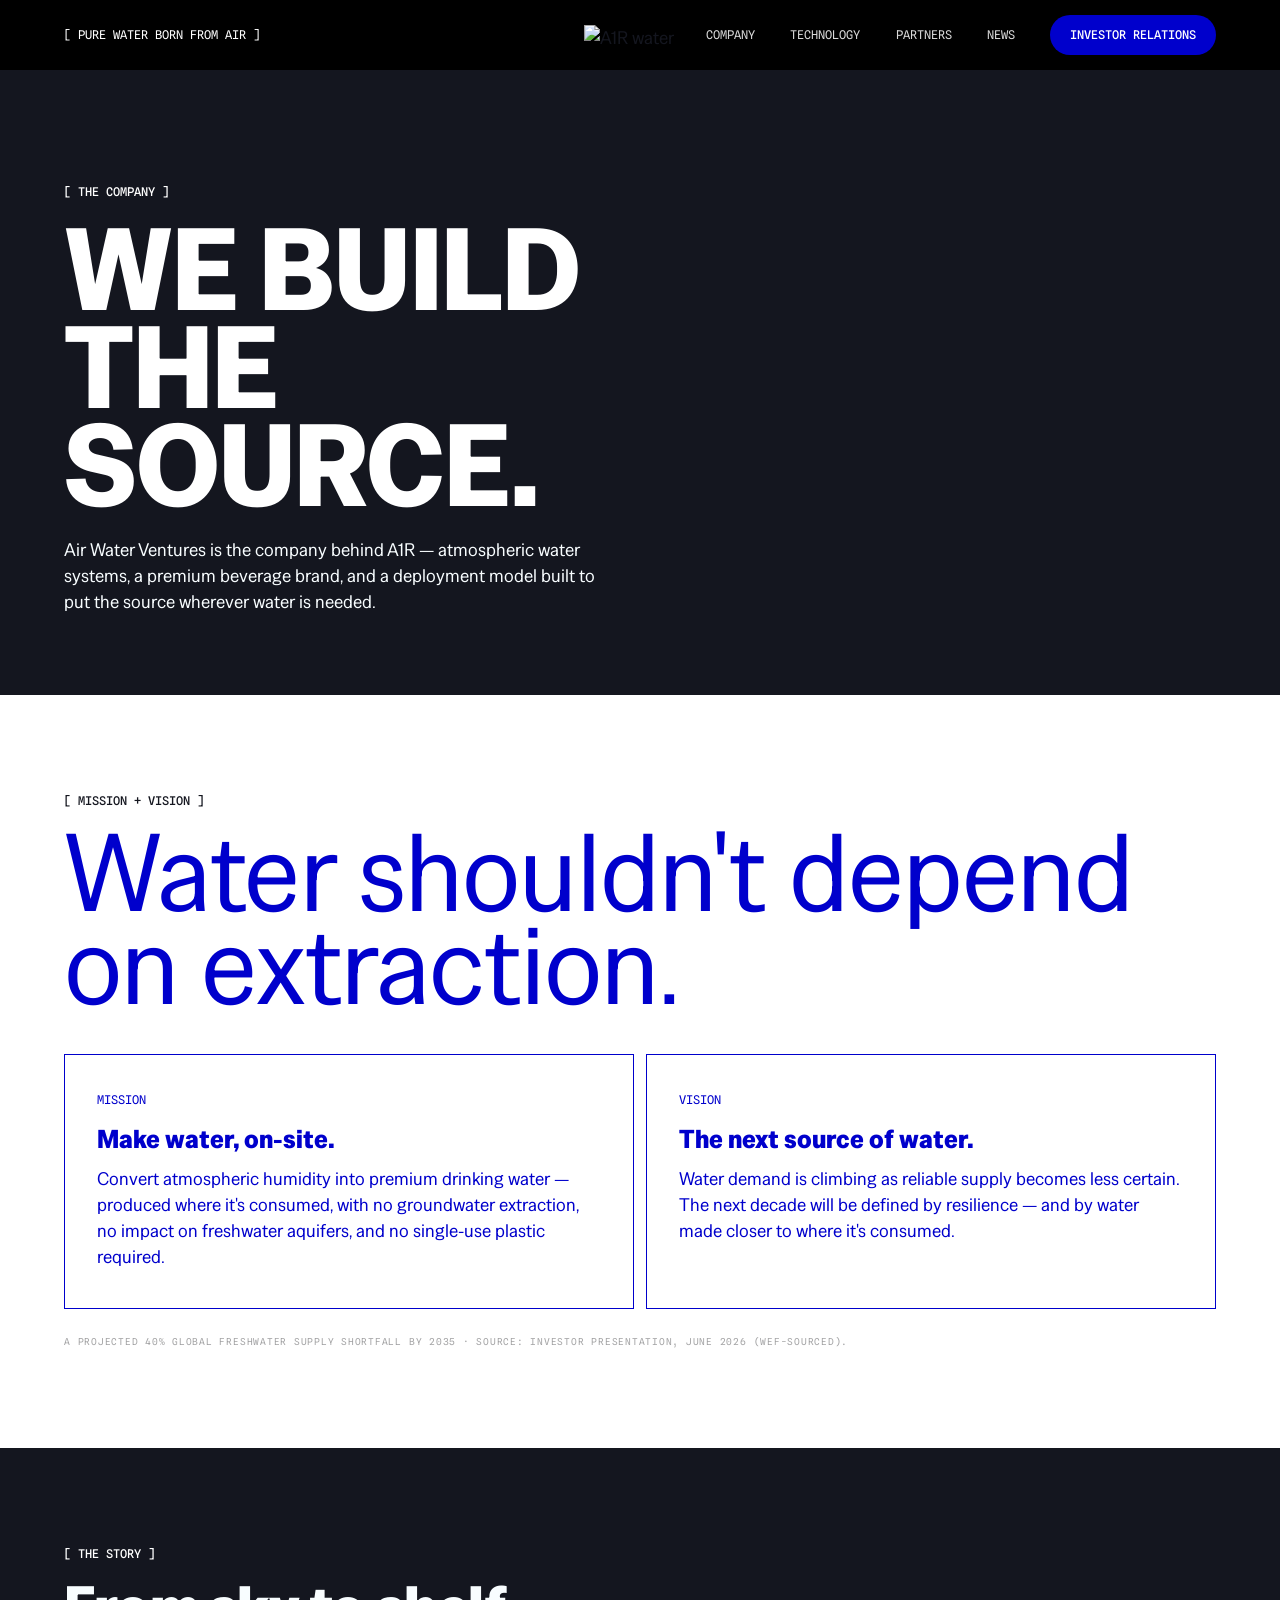
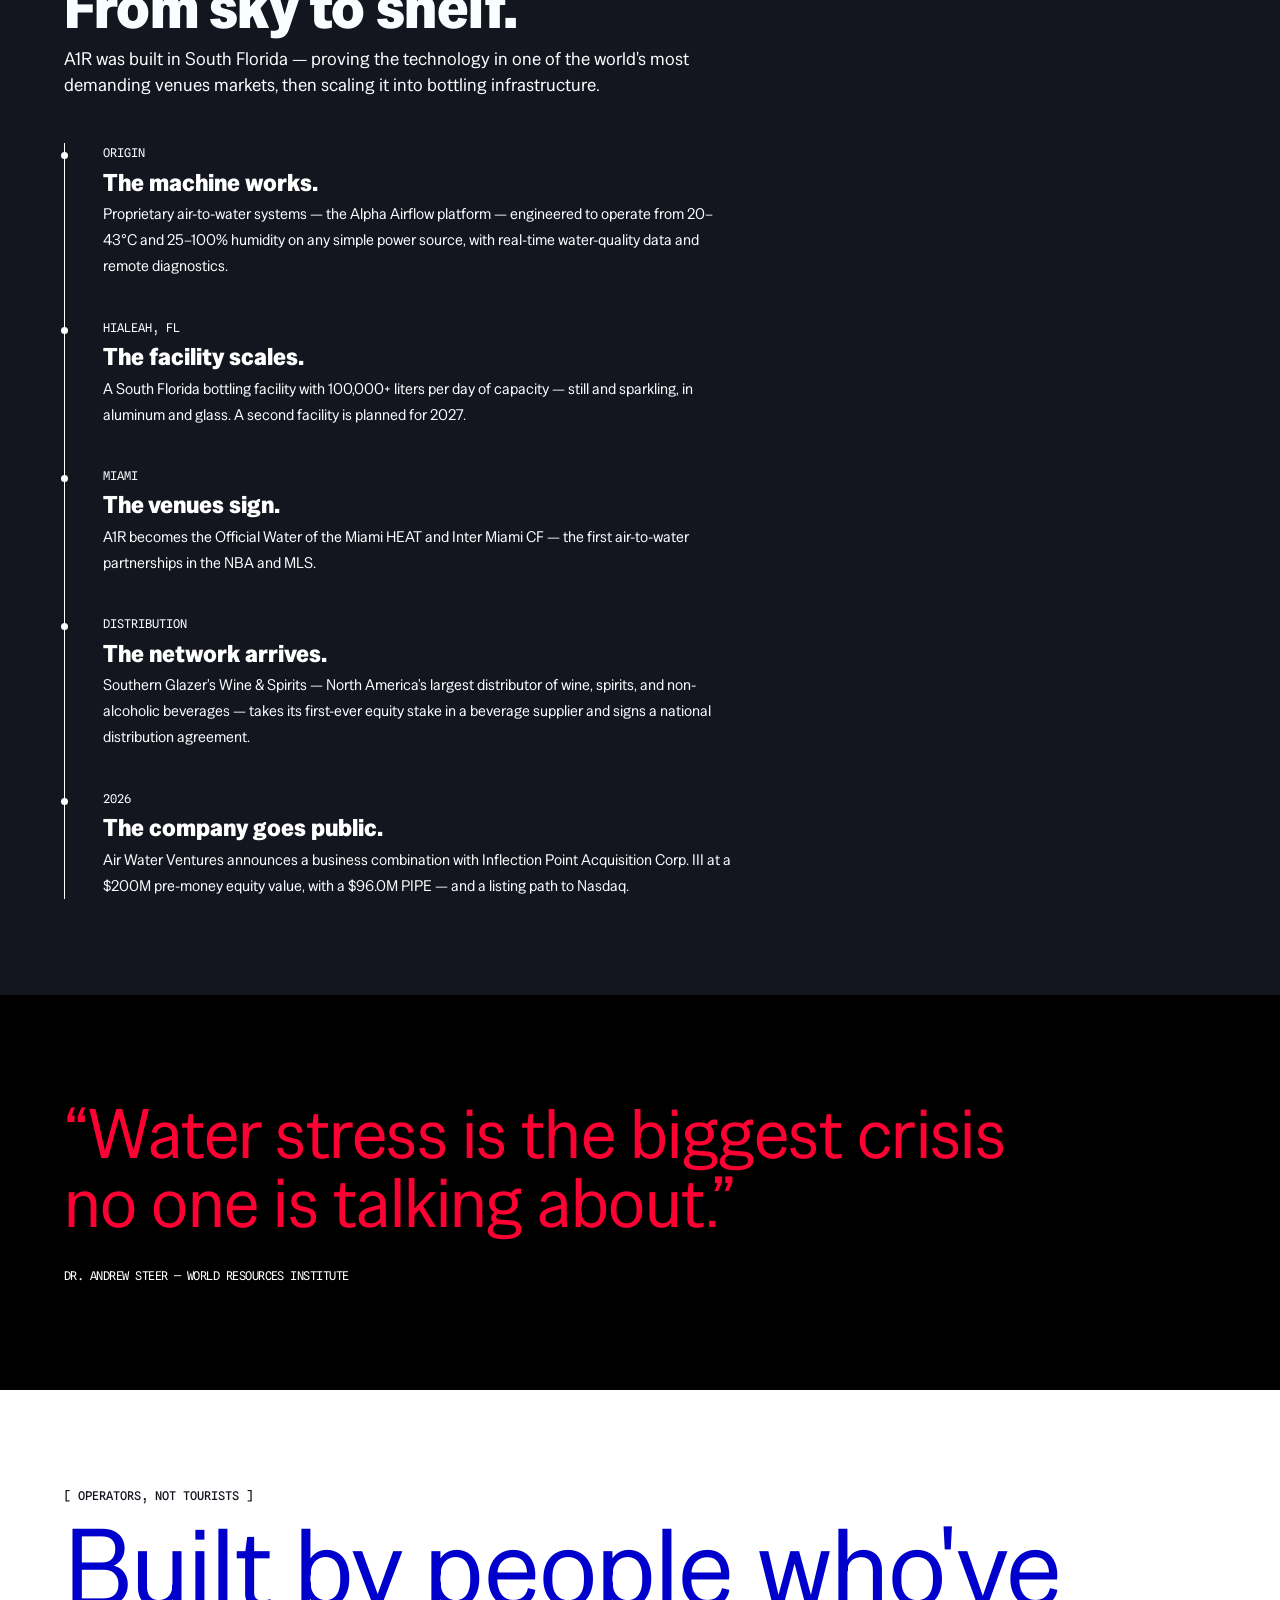
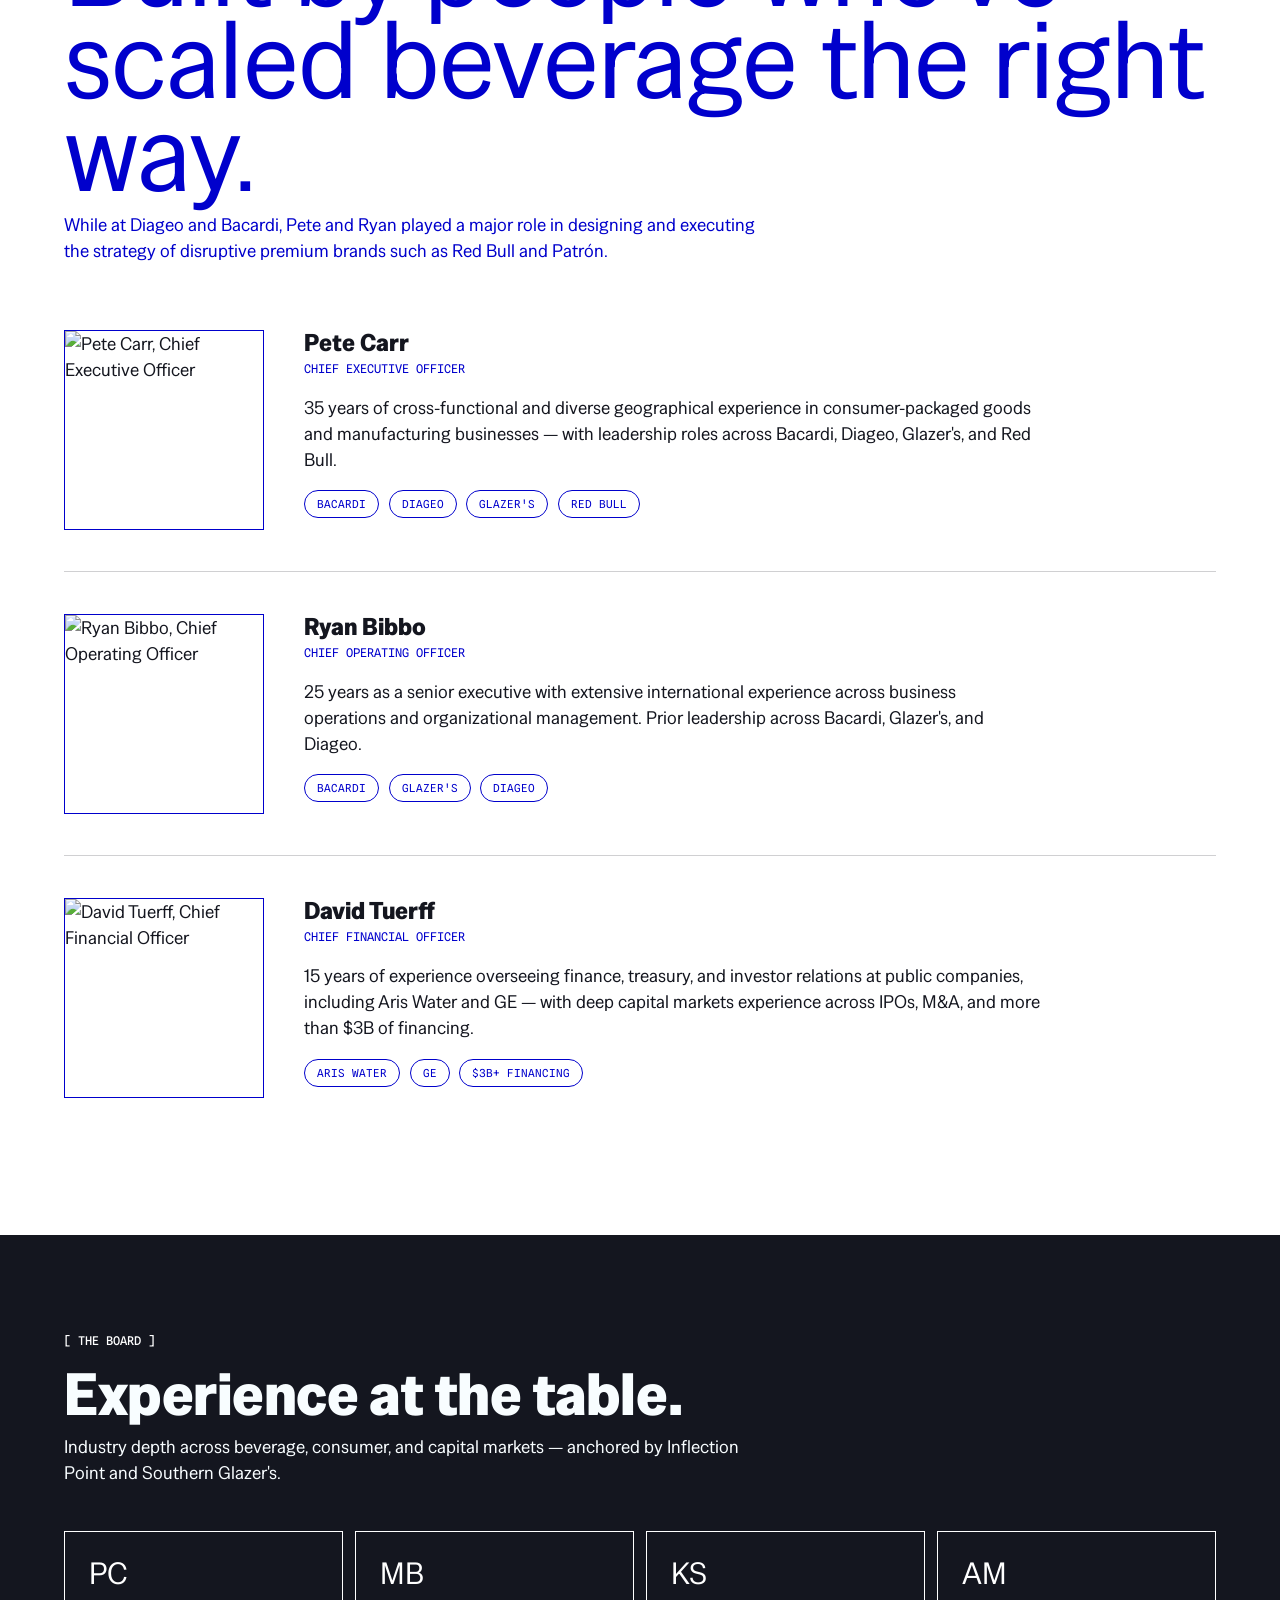
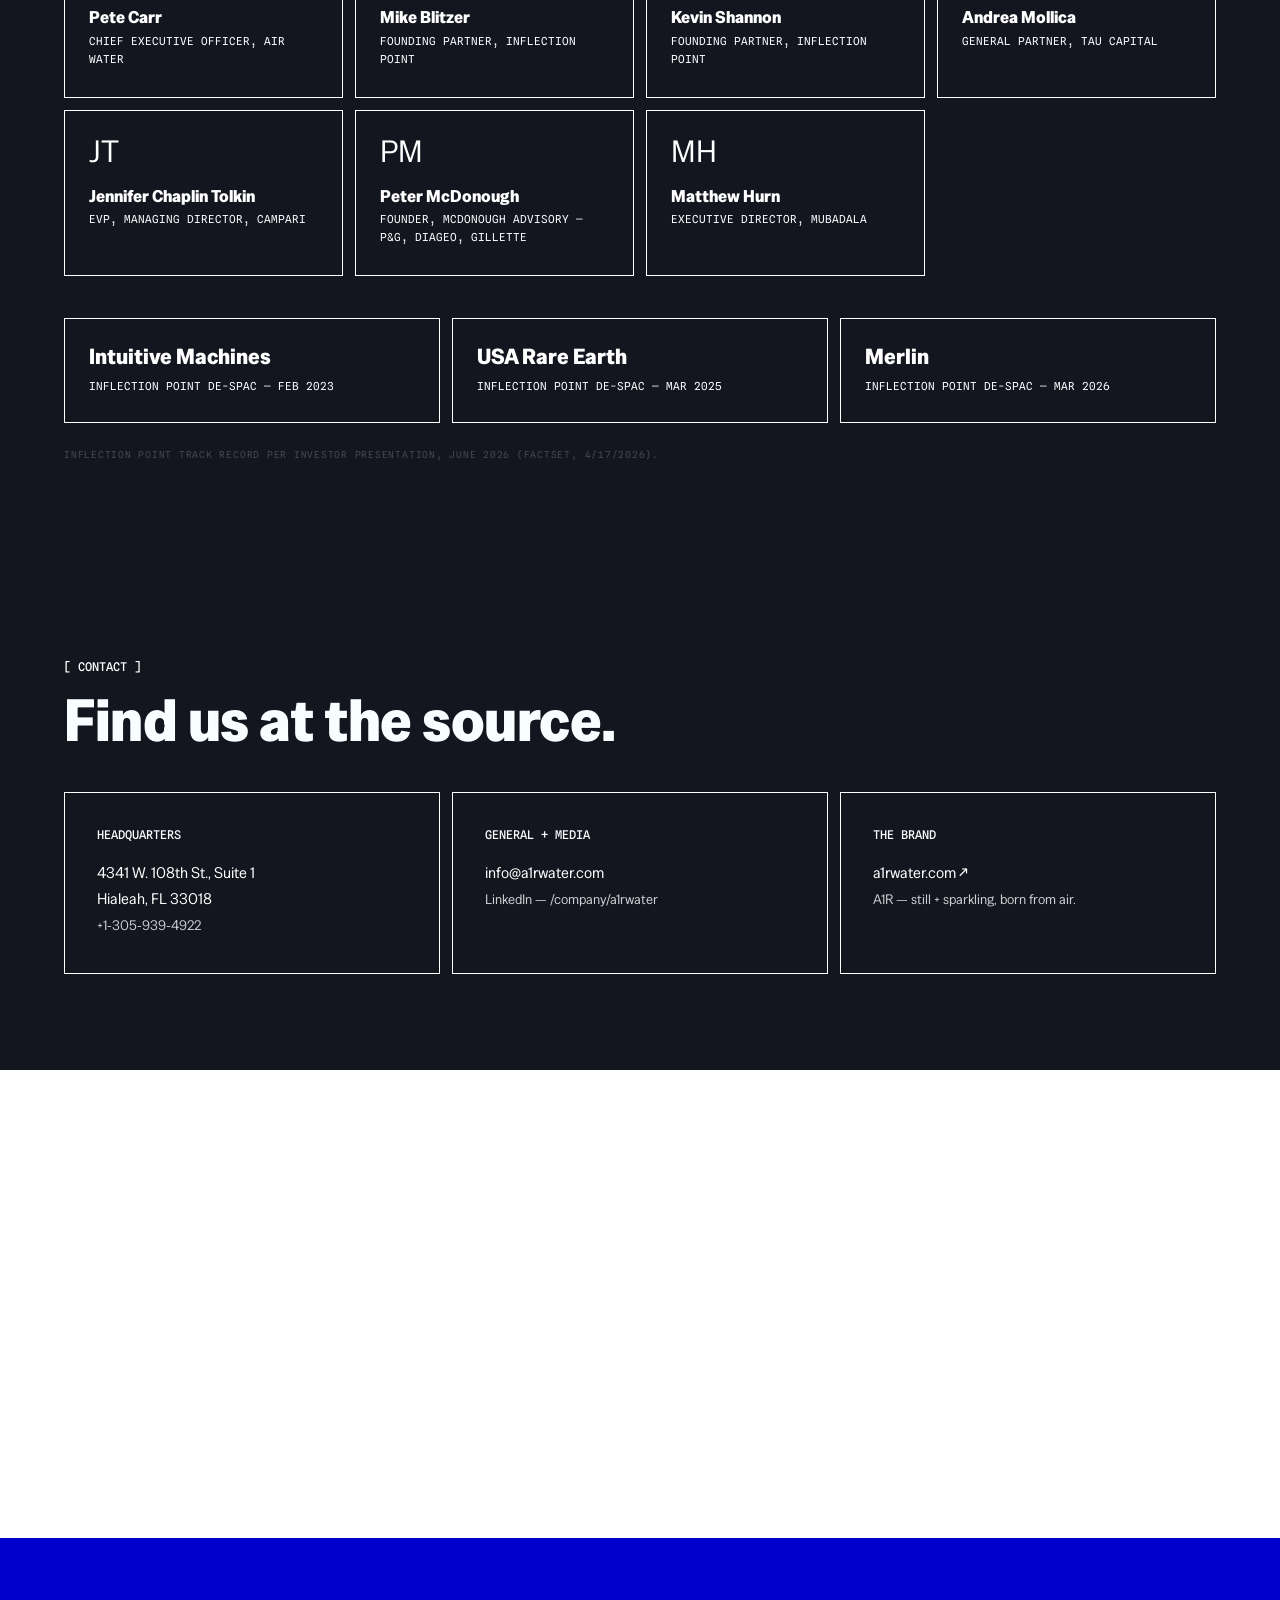
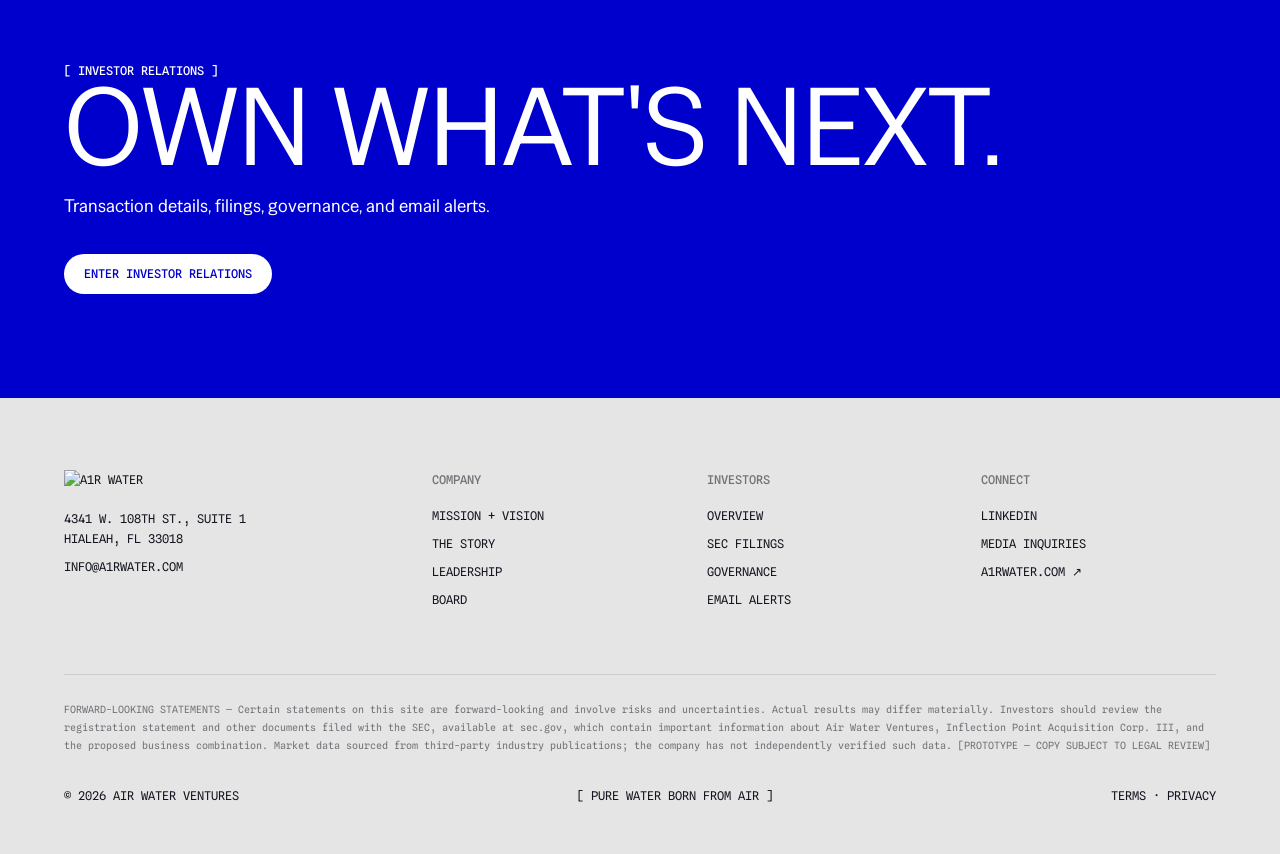
==== airwaterventures-company.html @ 0aaf4b16 "Add files via upload" ====
<!DOCTYPE html>
<html lang="en">
<head>
<meta charset="UTF-8">
<meta name="viewport" content="width=device-width, initial-scale=1.0">
<title>Company — Air Water Ventures</title>
<link rel="preconnect" href="https://fonts.googleapis.com">
<link rel="preconnect" href="https://fonts.gstatic.com" crossorigin>
<link rel="stylesheet" href="https://use.typekit.net/mpr2oie.css">
<link href="https://fonts.googleapis.com/css2?family=Special+Gothic&family=Spline+Sans:wght@300;400;500;600&family=Spline+Sans+Mono:wght@300;400;500;600&display=swap" rel="stylesheet">
<style>
  /* ================================================================
     A1R BRAND SYSTEM — derived solely from AHM260101_A1Rwater_Website_V2.fig
     Type   : Lead 130/110 -1px (hero 188/157 -3px) · Paragraph 18/26 · Small Head mono 12/20 UPPER ls0
     Color  : Blue #0000CC · Ink #14161F · Ink-2 #242736 · Ice #F8FDFF · White · Grey #E5E5E5
              Red #FF0033 lives in the logo/orb artwork only — never text or UI chrome
     Chrome : nav black 70px · buttons 41px r27 · 1px blue strokes on light, 1px white on dark
     ================================================================ */
  :root{
    --blue:#0000CC; --blue-dk:#0000A3; --ink:#14161F; --ink2:#242736;
    --ice:#F8FDFF; --white:#FFFFFF; --grey:#E5E5E5; --grey2:#EEEDEE;
    --display:'special-gothic','Special Gothic',sans-serif; --mono:'Spline Sans Mono', monospace;
    --hairline-dim:rgba(255,255,255,.3); --hairline-ink:rgba(20,22,31,.2);
  }
  *{margin:0;padding:0;box-sizing:border-box;}
  html{scroll-behavior:smooth;}
  body{background:var(--white);color:var(--ink);font-family:var(--display);font-weight:400;font-size:18px;line-height:26px;-webkit-font-smoothing:antialiased;}
  a{color:inherit;text-decoration:none;}
  ::selection{background:var(--blue);color:var(--white);}
  img{display:block;max-width:100%;}
  section{position:relative;}
  .wrap{max-width:1400px;margin:0 auto;padding:0 5vw;}
  .eyebrow, .smallhead{font-family:var(--mono);font-size:12px;line-height:20px;letter-spacing:0;text-transform:uppercase;font-weight:500;color:var(--white);}
  .eyebrow .tick{color:inherit;}
  .lead, .lead-caps{font-size:clamp(3rem,8.5vw,8.125rem) !important;line-height:.85 !important;letter-spacing:-.0077em !important;font-weight:400;}
  .lead-caps{text-transform:uppercase !important;}
  .lead{text-transform:none !important;}
  .head-2{font-size:clamp(2rem,4.6vw,3.95rem) !important;line-height:.92 !important;letter-spacing:-.0077em !important;text-transform:none !important;}
  .btn{font-family:var(--mono);font-size:12px;line-height:20px;letter-spacing:0;text-transform:uppercase;font-weight:500;padding:10px 20px;border-radius:27px;display:inline-block;transition:background .2s,color .2s;border:0;cursor:pointer;}
  .btn-blue,.btn-red{background:var(--blue);color:var(--white);}
  .btn-blue:hover,.btn-red:hover{background:var(--blue-dk);}
  .btn-white,.btn-ice{background:var(--white);color:var(--blue);}
  .btn-white:hover,.btn-ice:hover{background:var(--grey);}
  .btn-line,.btn-ghost{border:1px solid var(--white);color:var(--white);padding:9px 19px;}
  .btn-line:hover,.btn-ghost:hover{background:var(--white);color:var(--blue);}
  nav{position:sticky;top:0;z-index:50;background:#000000;}
  .nav-inner{display:grid;grid-template-columns:1fr auto 1fr;align-items:center;height:70px;padding:0 5vw;gap:2rem;}
  .nav-label{font-family:var(--mono);font-size:12px;line-height:20px;text-transform:uppercase;color:var(--white);white-space:nowrap;}
  .nav-logo img{height:20px;}
  .nav-right{display:flex;align-items:center;gap:2.2rem;justify-content:flex-end;}
  .nav-links{display:flex;gap:2.2rem;font-family:var(--mono);font-size:12px;line-height:20px;text-transform:uppercase;}
  .nav-links a{color:var(--white);opacity:.85;transition:opacity .2s;}
  .nav-links a:hover,.nav-links a:focus-visible{opacity:1;}
  .nav-cta{font-family:var(--mono);font-size:12px;line-height:20px;letter-spacing:0;text-transform:uppercase;font-weight:500;background:var(--blue);color:var(--white);padding:10px 20px;border-radius:27px;white-space:nowrap;transition:background .2s;}
  .nav-cta:hover,.nav-cta:focus-visible{background:var(--blue-dk);}
  @media(max-width:1000px){.nav-label{display:none;}.nav-inner{grid-template-columns:auto 1fr;}.nav-links{display:none;}}
  .databand{background:var(--white);color:var(--ink);}
  .databand .wrap{padding-top:6rem;padding-bottom:6rem;}
  .databand .eyebrow{color:var(--ink);}
  .databand h2{font-family:var(--display);color:var(--blue);margin-top:1rem;max-width:18ch;font-size:clamp(3rem,8.5vw,8.125rem);line-height:.85;letter-spacing:-.0077em;}
  .databand-grid{display:grid;grid-template-columns:repeat(4,1fr);gap:12px;margin-top:3rem;}
  .stat{border:1px solid var(--blue);background:var(--white);padding:1.4rem 1.4rem 1.5rem;}
  .stat .num{font-family:var(--display);color:var(--blue);font-size:clamp(2.8rem,6vw,7.5rem);line-height:.9;letter-spacing:-.0077em;}
  .stat .num span.unit{font-size:.55em;}
  .stat .lbl{font-size:18px;line-height:26px;color:var(--blue);margin-top:2.2rem;}
  .src{font-family:var(--mono);font-size:12px;line-height:20px;text-transform:uppercase;color:var(--ink);opacity:.6;margin-top:1.4rem;}
  @media(max-width:880px){.databand-grid{grid-template-columns:1fr 1fr;}}
  @media(max-width:560px){.databand-grid{grid-template-columns:1fr;}}
  footer{background:var(--grey);color:var(--ink);}
  footer .wrap{padding-top:4.5rem;padding-bottom:3rem;}
  .foot-grid{display:grid;grid-template-columns:1.4fr 1fr 1fr 1fr;gap:2.5rem;}
  .foot-grid img{height:18px;margin-bottom:1.4rem;}
  .foot-grid h4{font-family:var(--mono);font-size:12px;line-height:20px;text-transform:uppercase;color:var(--ink);opacity:.55;margin-bottom:1rem;font-weight:500;}
  .foot-grid a, .foot-grid p{display:block;font-family:var(--mono);font-size:12px;line-height:20px;text-transform:uppercase;color:var(--ink);margin-bottom:.5rem;}
  .foot-grid a:hover{color:var(--blue);}
  .legal{margin-top:3.5rem;padding-top:1.6rem;border-top:1px solid var(--hairline-ink);font-family:var(--mono);font-size:10px;line-height:1.8;color:var(--ink);opacity:.55;max-width:72rem;}
  .foot-bottom{display:flex;justify-content:space-between;gap:2rem;margin-top:2rem;font-family:var(--mono);font-size:12px;line-height:20px;text-transform:uppercase;color:var(--ink);flex-wrap:wrap;}
  .foot-bottom .tick{color:inherit;}
  @media(max-width:880px){.foot-grid{grid-template-columns:1fr 1fr;}}
  .irband{background:var(--blue);color:var(--white);overflow:hidden;position:relative;}
  .irband .wrap{padding-top:6.5rem;padding-bottom:6.5rem;position:relative;z-index:2;}
  .irband h2{font-family:var(--display);max-width:14ch;font-size:clamp(3rem,8.5vw,8.125rem);line-height:.85;letter-spacing:-.0077em;text-transform:uppercase;}
  .irband p{margin-top:1.2rem;max-width:36rem;color:var(--white);}
  .ir-orb, .ir-orb-img{position:absolute;right:-90px;top:50%;transform:translateY(-50%);width:420px;z-index:1;}
  .hero-ctas{display:flex;gap:1rem;margin-top:2.2rem;flex-wrap:wrap;}
  .skyband{position:relative;min-height:52vh;display:flex;align-items:flex-start;background-size:cover;background-position:center;}
  .skyband .wrap{position:relative;z-index:2;width:100%;padding-top:5rem;padding-bottom:5rem;}
  .skyband h2{font-family:var(--display);color:var(--white);max-width:22ch;font-size:clamp(3rem,8.5vw,8.125rem);line-height:.85;letter-spacing:-.0077em;}
  .reveal{opacity:0;transform:translateY(18px);transition:opacity .7s ease, transform .7s ease;}
  .reveal.in{opacity:1;transform:none;}
  @media(prefers-reduced-motion:reduce){.reveal{opacity:1;transform:none;transition:none;}}
  /* ---- subpages (investors / company) ---- */
  .pagehead{background:var(--ink);color:var(--white);}
  .pagehead.photo{background-size:cover;background-position:center;}
  .pagehead .wrap{position:relative;z-index:2;padding-top:7rem;padding-bottom:5rem;display:grid;grid-template-columns:1.2fr .8fr;gap:4rem;align-items:end;}
  .pagehead h1{font-family:var(--display);font-size:clamp(3.2rem,9vw,8.125rem);line-height:.85;letter-spacing:-.0077em;text-transform:uppercase;margin:1.2rem 0 1.4rem;}
  .pagehead h1 em{font-style:normal;}
  .pagehead p.lede{font-size:18px;line-height:26px;max-width:34rem;color:var(--ice);}
  .pagehead-readout{display:grid;grid-template-columns:1fr;gap:1.1rem;border-left:1px solid var(--white);padding-left:2rem;font-family:var(--mono);font-size:12px;line-height:20px;text-transform:uppercase;color:var(--ice);}
  .pagehead-readout div b{display:block;color:var(--white);font-weight:500;margin-top:2px;}
  .pagehead-readout .live{color:var(--white);}
  @media(max-width:880px){.pagehead .wrap{grid-template-columns:1fr;}.pagehead-readout{border-left:none;padding-left:0;border-top:1px solid var(--white);padding-top:1.6rem;}}
  .sect{background:var(--ink);color:var(--ice);}
  .sect .wrap{padding-top:6rem;padding-bottom:6rem;}
  .sect h2{font-family:var(--display);font-size:clamp(2rem,4.6vw,3.95rem);line-height:.92;letter-spacing:-.0077em;margin:1rem 0 .8rem;color:var(--ice);}
  .sect .sub{color:var(--ice);max-width:44rem;}
  .gov, .leaders{background:var(--white);color:var(--ink);}
  .gov .eyebrow, .leaders .eyebrow{color:var(--ink);}
  .gov h2, .leaders h2{color:var(--blue);}
  .gov .sub, .leaders .sub{color:var(--blue);}
  .news-list{margin-top:2.4rem;border-top:1px solid var(--white);}
  .news-item{display:grid;grid-template-columns:140px 1fr auto;gap:2rem;align-items:baseline;padding:1.5rem 0;border-bottom:1px solid var(--white);transition:padding-left .2s;}
  .news-item:hover{padding-left:.6rem;}
  .news-item .date{font-family:var(--mono);font-size:12px;line-height:20px;color:var(--ice);}
  .news-item .ttl{font-size:clamp(1.05rem,1.7vw,1.35rem);}
  .news-item .arrow{font-family:var(--mono);color:var(--white);font-size:14px;}
  @media(max-width:680px){.news-item{grid-template-columns:1fr;gap:.3rem;}}
  .own-table{width:100%;border-collapse:collapse;margin-top:2.2rem;font-family:var(--mono);font-size:12px;line-height:20px;}
  .own-table th{font-weight:500;text-transform:uppercase;font-size:11px;color:var(--ink);opacity:.6;text-align:left;padding:10px 14px;border-bottom:1px solid var(--ink);}
  .own-table td{padding:12px 14px;border-bottom:1px solid var(--hairline-ink);}
  .own-table td:last-child, .own-table th:last-child{text-align:right;}
  .filings{background:var(--ink);}
  .filings-table{width:100%;border-collapse:collapse;margin-top:2.4rem;border:1px solid var(--white);}
  .filings-table th{font-family:var(--mono);font-size:11px;line-height:18px;font-weight:500;text-transform:uppercase;color:var(--ice);text-align:left;padding:14px 18px;border-bottom:1px solid var(--white);}
  .filings-table td{font-size:.92rem;padding:16px 18px;border-bottom:1px solid var(--hairline-dim);vertical-align:top;}
  .filings-table tr:last-child td{border-bottom:none;}
  .filings-table .form{font-family:var(--mono);font-size:12px;color:var(--white);white-space:nowrap;}
  .filings-table .fdate{font-family:var(--mono);font-size:12px;color:var(--ice);white-space:nowrap;}
  .filings-table .flink{font-family:var(--mono);font-size:11px;text-transform:uppercase;color:var(--white);white-space:nowrap;text-decoration:underline;text-underline-offset:3px;}
  .filings-table .flink:hover{color:var(--grey);}
  @media(max-width:680px){.filings-table thead{display:none;}.filings-table td{display:block;border-bottom:none;padding:6px 18px;}.filings-table tr{display:block;border-bottom:1px solid var(--hairline-dim);padding:10px 0;}}
  .board-grid{display:grid;grid-template-columns:repeat(4,1fr);gap:12px;margin-top:2.8rem;}
  .board-cell{border:1px solid var(--blue);padding:1.6rem 1.5rem 1.8rem;}
  .board-cell .mark{font-family:var(--display);font-size:1.9rem;line-height:1;color:var(--blue);}
  .board-cell h3{font-family:var(--display);font-size:1.05rem;margin:1rem 0 .1rem;}
  .board-cell .role{font-family:var(--mono);font-size:11px;line-height:18px;text-transform:uppercase;color:var(--blue);}
  @media(max-width:1000px){.board-grid{grid-template-columns:1fr 1fr;}}
  @media(max-width:600px){.board-grid{grid-template-columns:1fr;}}
  .doc-list{margin-top:2.6rem;border-top:1px solid var(--hairline-ink);}
  .doc-item{display:grid;grid-template-columns:1fr auto;gap:2rem;align-items:baseline;padding:1.1rem 0;border-bottom:1px solid var(--hairline-ink);}
  .doc-item .dn{font-size:1rem;}
  .doc-item .ds{font-family:var(--mono);font-size:11px;text-transform:uppercase;color:var(--ink);opacity:.55;}
  .res-grid{display:grid;grid-template-columns:1fr 1fr;gap:12px;margin-top:2.8rem;}
  .res-cell{border:1px solid var(--white);padding:2.4rem 2.2rem;}
  .res-cell .tag{font-family:var(--mono);font-size:12px;line-height:20px;text-transform:uppercase;color:var(--ice);}
  .res-cell h3{font-family:var(--display);font-size:clamp(1.4rem,2.4vw,2rem);line-height:1.05;margin:.9rem 0 .8rem;color:var(--white);}
  .res-cell p{font-size:.92rem;color:var(--ice);margin-bottom:1.6rem;}
  @media(max-width:880px){.res-grid{grid-template-columns:1fr;}}
  .alert-form{display:flex;gap:.8rem;margin-top:2.2rem;max-width:34rem;flex-wrap:wrap;}
  .alert-form input{flex:1 1 240px;background:transparent;border:1px solid var(--white);color:var(--white);font-family:var(--mono);font-size:12px;line-height:20px;padding:9px 16px;border-radius:27px;outline:none;}
  .alert-form input::placeholder{color:rgba(255,255,255,.7);text-transform:uppercase;font-size:11px;}
  .alert-form input:focus-visible{box-shadow:0 0 0 1px var(--white) inset;}
  .form-note{font-family:var(--mono);font-size:11px;text-transform:uppercase;color:var(--white);opacity:.7;margin-top:1rem;}
  .contact-grid{display:grid;grid-template-columns:repeat(3,1fr);gap:12px;margin-top:2.8rem;}
  .contact-cell{border:1px solid var(--white);padding:2rem 2rem 2.2rem;}
  .contact-cell h4{font-family:var(--mono);font-size:12px;line-height:20px;font-weight:500;text-transform:uppercase;color:var(--ice);margin-bottom:.9rem;}
  .contact-cell p, .contact-cell a{display:block;font-size:.95rem;color:var(--white);}
  .contact-cell a:hover{color:var(--grey);}
  .contact-cell .muted{color:var(--ice);font-size:.85rem;opacity:.8;}
  @media(max-width:880px){.contact-grid{grid-template-columns:1fr;}}
  .mission-grid{display:grid;grid-template-columns:1fr 1fr;gap:12px;margin-top:2.6rem;}
  .mission-cell{background:var(--white);border:1px solid var(--blue);padding:2.2rem 2rem 2.4rem;}
  .mission-cell .tag{font-family:var(--mono);font-size:12px;line-height:20px;text-transform:uppercase;color:var(--blue);}
  .mission-cell h3{font-family:var(--display);font-size:1.6rem;line-height:1.05;margin:1rem 0 .8rem;color:var(--blue);text-transform:none;}
  .mission-cell p{font-size:18px;line-height:26px;color:var(--blue);}
  @media(max-width:880px){.mission-grid{grid-template-columns:1fr;}}
  .timeline{margin-top:2.8rem;border-left:1px solid var(--white);}
  .t-item{position:relative;padding:0 0 2.4rem 2.4rem;}
  .t-item:last-child{padding-bottom:0;}
  .t-item::before{content:"";position:absolute;left:-4px;top:.5em;width:7px;height:7px;border-radius:50%;background:var(--white);}
  .t-item .td{font-family:var(--mono);font-size:12px;line-height:20px;text-transform:uppercase;color:var(--ice);}
  .t-item h3{font-family:var(--display);font-size:1.5rem;line-height:1.05;margin:.4rem 0 .4rem;color:var(--white);}
  .t-item p{font-size:.95rem;color:var(--ice);max-width:40rem;}
  .lead-row{display:grid;grid-template-columns:200px 1fr;gap:2.5rem;padding:2.6rem 0;border-bottom:1px solid var(--hairline-ink);}
  .lead-row:last-child{border-bottom:none;}
  .lead-row .duo{width:100%;max-width:200px;aspect-ratio:1;object-fit:cover;display:block;border:1px solid var(--blue);}
  .lead-row h3{font-family:var(--display);font-size:1.5rem;}
  .lead-row .role{font-family:var(--mono);font-size:12px;line-height:20px;text-transform:uppercase;color:var(--blue);margin:.2rem 0 1rem;}
  .lead-row p{font-size:18px;line-height:26px;color:var(--ink);max-width:46rem;}
  .lead-row .chips{margin-top:1.1rem;display:flex;gap:.6rem;flex-wrap:wrap;}
  .lead-row .chip{font-family:var(--mono);font-size:11px;line-height:18px;text-transform:uppercase;border:1px solid var(--blue);color:var(--blue);padding:4px 12px;border-radius:27px;}
  @media(max-width:680px){.lead-row{grid-template-columns:1fr;gap:1.2rem;}}
  .board{background:var(--ink);color:var(--ice);}
  .board .board-cell{border-color:var(--white);}
  .board .board-cell .mark{color:var(--white);}
  .board .board-cell h3{color:var(--white);}
  .board .board-cell .role{color:var(--ice);}
  .track{display:grid;grid-template-columns:repeat(3,1fr);gap:12px;margin-top:2.6rem;}
  .track div{border:1px solid var(--white);padding:1.5rem 1.5rem 1.7rem;}
  .track b{font-family:var(--display);font-size:1.35rem;display:block;color:var(--white);}
  .track span{font-family:var(--mono);font-size:11px;line-height:18px;text-transform:uppercase;color:var(--ice);display:block;margin-top:.5rem;}
  @media(max-width:880px){.track{grid-template-columns:1fr;}}
  /* pull-quote — treatment + copy from a1rwater.com/impact */
  .quoteband{background:#000000;color:#FF0033;}
  .quoteband .wrap{padding-top:6.5rem;padding-bottom:6.5rem;}
  .quoteband blockquote{font-family:var(--display);font-size:clamp(2.2rem,5.4vw,4.8rem);line-height:1;letter-spacing:-.0077em;max-width:22ch;border:none;}
  .quoteband cite{display:block;font-family:var(--mono);font-size:12px;line-height:20px;text-transform:uppercase;font-style:normal;color:var(--white);margin-top:1.8rem;}
</style>
</head>
<body>
<!-- nav -->
<nav>
  <div class="nav-inner">
    <span class="nav-label">[ Pure water born from air ]</span>
    <a class="nav-logo" href="airwaterventures-corporate-home.html" aria-label="Air Water Ventures home"><img src="https://a1rwater.com/wp-content/uploads/2026/03/airwater-logo-h-white.svg" alt="A1R water"></a>
    <div class="nav-right">
      <div class="nav-links">
        <a href="airwaterventures-company.html">Company</a>
        <a href="airwaterventures-corporate-home.html#technology">Technology</a>
        <a href="airwaterventures-corporate-home.html#partners">Partners</a>
        <a href="airwaterventures-corporate-home.html#news">News</a>
      </div>
      <a class="nav-cta" href="airwaterventures-investors.html">Investor Relations</a>
    </div>
  </div>
</nav>
<!-- page head -->
<section class="pagehead photo" id="top" style="background-image:url('assets/splash.jpg');background-position:center 30%;">
  <div class="wrap">
    <div>
      <p class="eyebrow"><span class="tick">[</span> THE COMPANY <span class="tick">]</span></p>
      <h1>We build<br><em>the source.</em></h1>
      <p class="lede">Air Water Ventures is the company behind A1R — atmospheric water systems, a premium beverage brand, and a deployment model built to put the source wherever water is needed.</p>
    </div>
    
  </div>
</section>
<!-- mission / vision -->
<section class="databand" id="mission">
  <div class="wrap reveal">
    <p class="eyebrow"><span class="tick">[</span> MISSION + VISION <span class="tick">]</span></p>
    <h2 class="lead">Water shouldn't depend on extraction.</h2>
    <div class="mission-grid">
      <div class="mission-cell">
        <div class="tag">Mission</div>
        <h3>Make water, on-site.</h3>
        <p>Convert atmospheric humidity into premium drinking water — produced where it's consumed, with no groundwater extraction, no impact on freshwater aquifers, and no single-use plastic required.</p>
      </div>
      <div class="mission-cell">
        <div class="tag">Vision</div>
        <h3>The next source of water.</h3>
        <p>Water demand is climbing as reliable supply becomes less certain. The next decade will be defined by resilience &mdash; and by water made closer to where it's consumed.</p>
      </div>
    </div>
    <p class="src" style="font-family:var(--mono);font-size:9.5px;letter-spacing:.08em;color:#69696B;margin-top:1.4rem;">A projected 40% global freshwater supply shortfall by 2035 · Source: investor presentation, June 2026 (WEF-sourced).</p>
  </div>
</section>
<!-- story -->
<section class="sect" id="story">
  <div class="wrap reveal">
    <p class="eyebrow"><span class="tick">[</span> THE STORY <span class="tick">]</span></p>
    <h2 class="head-2">From sky to shelf.</h2>
    <p class="sub">A1R was built in South Florida — proving the technology in one of the world's most demanding venues markets, then scaling it into bottling infrastructure.</p>
    <div class="timeline">
      <div class="t-item">
        <div class="td">Origin</div>
        <h3>The machine works.</h3>
        <p>Proprietary air-to-water systems — the Alpha Airflow platform — engineered to operate from 20–43°C and 25–100% humidity on any simple power source, with real-time water-quality data and remote diagnostics.</p>
      </div>
      <div class="t-item">
        <div class="td">Hialeah, FL</div>
        <h3>The facility scales.</h3>
        <p>A South Florida bottling facility with 100,000+ liters per day of capacity — still and sparkling, in aluminum and glass. A second facility is planned for 2027.</p>
      </div>
      <div class="t-item">
        <div class="td">Miami</div>
        <h3>The venues sign.</h3>
        <p>A1R becomes the Official Water of the Miami HEAT and Inter Miami CF — the first air-to-water partnerships in the NBA and MLS.</p>
      </div>
      <div class="t-item">
        <div class="td">Distribution</div>
        <h3>The network arrives.</h3>
        <p>Southern Glazer's Wine &amp; Spirits — North America's largest distributor of wine, spirits, and non-alcoholic beverages — takes its first-ever equity stake in a beverage supplier and signs a national distribution agreement.</p>
      </div>
      <div class="t-item">
        <div class="td">2026</div>
        <h3>The company goes public.</h3>
        <p>Air Water Ventures announces a business combination with Inflection Point Acquisition Corp. III at a $200M pre-money equity value, with a $96.0M PIPE — and a listing path to Nasdaq.</p>
      </div>
    </div>
  </div>
</section>
<!-- pull-quote (a1rwater.com/impact) -->
<section class="quoteband" aria-label="Quote">
  <div class="wrap reveal">
    <blockquote>&ldquo;Water stress is the biggest crisis no one is talking about.&rdquo;
      <cite>Dr. Andrew Steer &mdash; World Resources Institute</cite>
    </blockquote>
  </div>
</section>
<!-- leadership -->
<section class="sect leaders" id="leadership">
  <div class="wrap reveal">
    <p class="eyebrow"><span class="tick">[</span> OPERATORS, NOT TOURISTS <span class="tick">]</span></p>
    <h2 class="lead">Built by people who've scaled beverage the right way.</h2>
    <p class="sub">While at Diageo and Bacardi, Pete and Ryan played a major role in designing and executing the strategy of disruptive premium brands such as Red Bull and Patrón.</p>
    <div style="margin-top:1.5rem;">
      <div class="lead-row">
        <div><img class="duo" src="assets/carr.jpg" alt="Pete Carr, Chief Executive Officer" loading="lazy"></div>
        <div>
          <h3>Pete Carr</h3>
          <div class="role">Chief Executive Officer</div>
          <p>35 years of cross-functional and diverse geographical experience in consumer-packaged goods and manufacturing businesses — with leadership roles across Bacardi, Diageo, Glazer's, and Red Bull.</p>
          <div class="chips"><span class="chip">Bacardi</span><span class="chip">Diageo</span><span class="chip">Glazer's</span><span class="chip">Red Bull</span></div>
        </div>
      </div>
      <div class="lead-row">
        <div><img class="duo" src="assets/bibbo.jpg" alt="Ryan Bibbo, Chief Operating Officer" loading="lazy"></div>
        <div>
          <h3>Ryan Bibbo</h3>
          <div class="role">Chief Operating Officer</div>
          <p>25 years as a senior executive with extensive international experience across business operations and organizational management. Prior leadership across Bacardi, Glazer's, and Diageo.</p>
          <div class="chips"><span class="chip">Bacardi</span><span class="chip">Glazer's</span><span class="chip">Diageo</span></div>
        </div>
      </div>
      <div class="lead-row">
        <div><img class="duo" src="assets/tuerff.jpg" alt="David Tuerff, Chief Financial Officer" loading="lazy"></div>
        <div>
          <h3>David Tuerff</h3>
          <div class="role">Chief Financial Officer</div>
          <p>15 years of experience overseeing finance, treasury, and investor relations at public companies, including Aris Water and GE — with deep capital markets experience across IPOs, M&amp;A, and more than $3B of financing.</p>
          <div class="chips"><span class="chip">Aris Water</span><span class="chip">GE</span><span class="chip">$3B+ Financing</span></div>
        </div>
      </div>
    </div>
  </div>
</section>
<!-- board -->
<section class="sect board" id="board">
  <div class="wrap reveal">
    <p class="eyebrow"><span class="tick">[</span> THE BOARD <span class="tick">]</span></p>
    <h2 class="head-2">Experience at the table.</h2>
    <p class="sub">Industry depth across beverage, consumer, and capital markets — anchored by Inflection Point and Southern Glazer's.</p>
    <div class="board-grid">
      <div class="board-cell"><div class="mark">PC</div><h3>Pete Carr</h3><div class="role">Chief Executive Officer, Air Water</div></div>
      <div class="board-cell"><div class="mark">MB</div><h3>Mike Blitzer</h3><div class="role">Founding Partner, Inflection Point</div></div>
      <div class="board-cell"><div class="mark">KS</div><h3>Kevin Shannon</h3><div class="role">Founding Partner, Inflection Point</div></div>
      <div class="board-cell"><div class="mark">AM</div><h3>Andrea Mollica</h3><div class="role">General Partner, Tau Capital</div></div>
      <div class="board-cell"><div class="mark">JT</div><h3>Jennifer Chaplin Tolkin</h3><div class="role">EVP, Managing Director, Campari</div></div>
      <div class="board-cell"><div class="mark">PM</div><h3>Peter McDonough</h3><div class="role">Founder, McDonough Advisory — P&amp;G, Diageo, Gillette</div></div>
      <div class="board-cell"><div class="mark">MH</div><h3>Matthew Hurn</h3><div class="role">Executive Director, Mubadala</div></div>
    </div>
    <div class="track">
      <div><b>Intuitive Machines</b><span>Inflection Point de-SPAC — Feb 2023</span></div>
      <div><b>USA Rare Earth</b><span>Inflection Point de-SPAC — Mar 2025</span></div>
      <div><b>Merlin</b><span>Inflection Point de-SPAC — Mar 2026</span></div>
    </div>
    <p class="src" style="font-family:var(--mono);font-size:9.5px;letter-spacing:.08em;color:#69696B;margin-top:1.4rem;">Inflection Point track record per investor presentation, June 2026 (FactSet, 4/17/2026).</p>
  </div>
</section>
<!-- contact -->
<section class="sect" id="contact">
  <div class="wrap reveal">
    <p class="eyebrow"><span class="tick">[</span> CONTACT <span class="tick">]</span></p>
    <h2 class="head-2">Find us at the source.</h2>
    <div class="contact-grid">
      <div class="contact-cell">
        <h4>Headquarters</h4>
        <p>4341 W. 108th St., Suite 1<br>Hialeah, FL 33018</p>
        <a href="tel:+13059394922" class="muted">+1-305-939-4922</a>
      </div>
      <div class="contact-cell">
        <h4>General + media</h4>
        <a href="mailto:info@a1rwater.com">info@a1rwater.com</a>
        <a href="https://www.linkedin.com/company/a1rwater/" class="muted">LinkedIn — /company/a1rwater</a>
      </div>
      <div class="contact-cell">
        <h4>The brand</h4>
        <a href="https://a1rwater.com">a1rwater.com ↗</a>
        <p class="muted">A1R — still + sparkling, born from air.</p>
      </div>
    </div>
  </div>
</section>
<section class="skyband" style="background-image:url('assets/clouds-bright.jpg');" aria-label="Brand statement"><div class="wrap"><h2 class="lead">The world's first water sourced from the sky.</h2></div></section>
<!-- IR band -->
<section class="irband" id="investors">
  <img class="ir-orb-img" src="assets/orb.png" alt="" aria-hidden="true">
  <div class="wrap reveal">
    <p class="eyebrow"><span class="tick">[</span> INVESTOR RELATIONS <span class="tick">]</span></p>
    <h2 class="lead-caps">Own what's next.</h2>
    <p>Transaction details, filings, governance, and email alerts.</p>
    <div class="hero-ctas">
      <a class="btn btn-ice" href="airwaterventures-investors.html">Enter Investor Relations</a>
    </div>
  </div>
</section>
<!-- footer -->
<footer>
  <div class="wrap">
    <div class="foot-grid">
      <div>
        <a href="airwaterventures-corporate-home.html"><img src="https://a1rwater.com/wp-content/uploads/2026/03/airwater-logo-h-black.svg" alt="A1R water" style="height:20px;display:block;margin-bottom:1.2rem;"></a>
        <p style="margin-top:1rem;">4341 W. 108th St., Suite 1<br>Hialeah, FL 33018</p>
        <p>info@a1rwater.com</p>
      </div>
      <div>
        <h4>Company</h4>
        <a href="#mission">Mission + vision</a>
        <a href="#story">The story</a>
        <a href="#leadership">Leadership</a>
        <a href="#board">Board</a>
      </div>
      <div>
        <h4>Investors</h4>
        <a href="airwaterventures-investors.html">Overview</a>
        <a href="airwaterventures-investors.html#filings">SEC filings</a>
        <a href="airwaterventures-investors.html#governance">Governance</a>
        <a href="airwaterventures-investors.html#alerts">Email alerts</a>
      </div>
      <div>
        <h4>Connect</h4>
        <a href="https://www.linkedin.com/company/a1rwater/">LinkedIn</a>
        <a href="mailto:info@a1rwater.com">Media inquiries</a>
        <a href="https://a1rwater.com">a1rwater.com ↗</a>
      </div>
    </div>
    <p class="legal">FORWARD-LOOKING STATEMENTS — Certain statements on this site are forward-looking and involve risks and uncertainties. Actual results may differ materially. Investors should review the registration statement and other documents filed with the SEC, available at sec.gov, which contain important information about Air Water Ventures, Inflection Point Acquisition Corp. III, and the proposed business combination. Market data sourced from third-party industry publications; the company has not independently verified such data. [PROTOTYPE — COPY SUBJECT TO LEGAL REVIEW]</p>
    <div class="foot-bottom">
      <span>© 2026 AIR WATER VENTURES</span>
      <span>[ PURE WATER BORN FROM AIR ]</span>
      <span>TERMS · PRIVACY</span>
    </div>
  </div>
</footer>
<script>
  const io = new IntersectionObserver((entries)=>{
    entries.forEach(e=>{ if(e.isIntersecting){ e.target.classList.add('in'); io.unobserve(e.target);} });
  },{threshold:.12});
  document.querySelectorAll('.reveal').forEach(el=>io.observe(el));
</script>
</body>
</html>
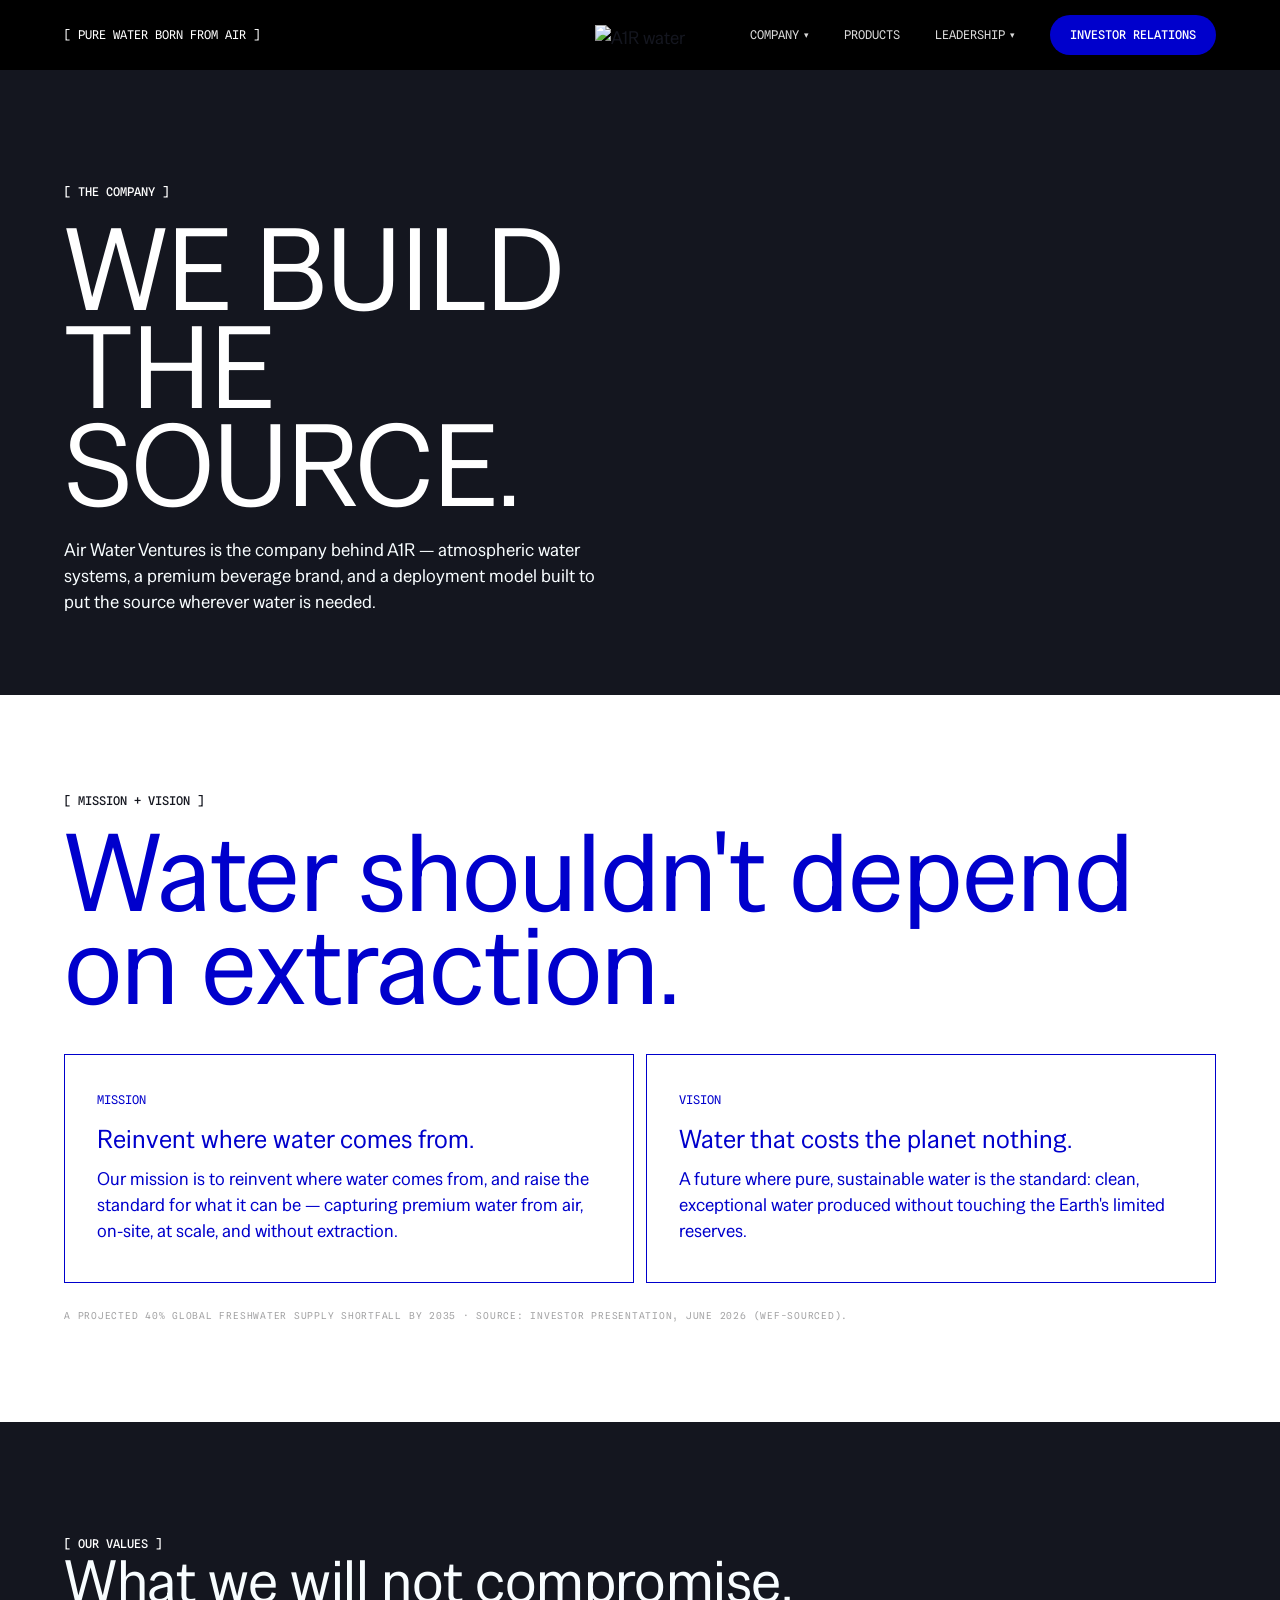
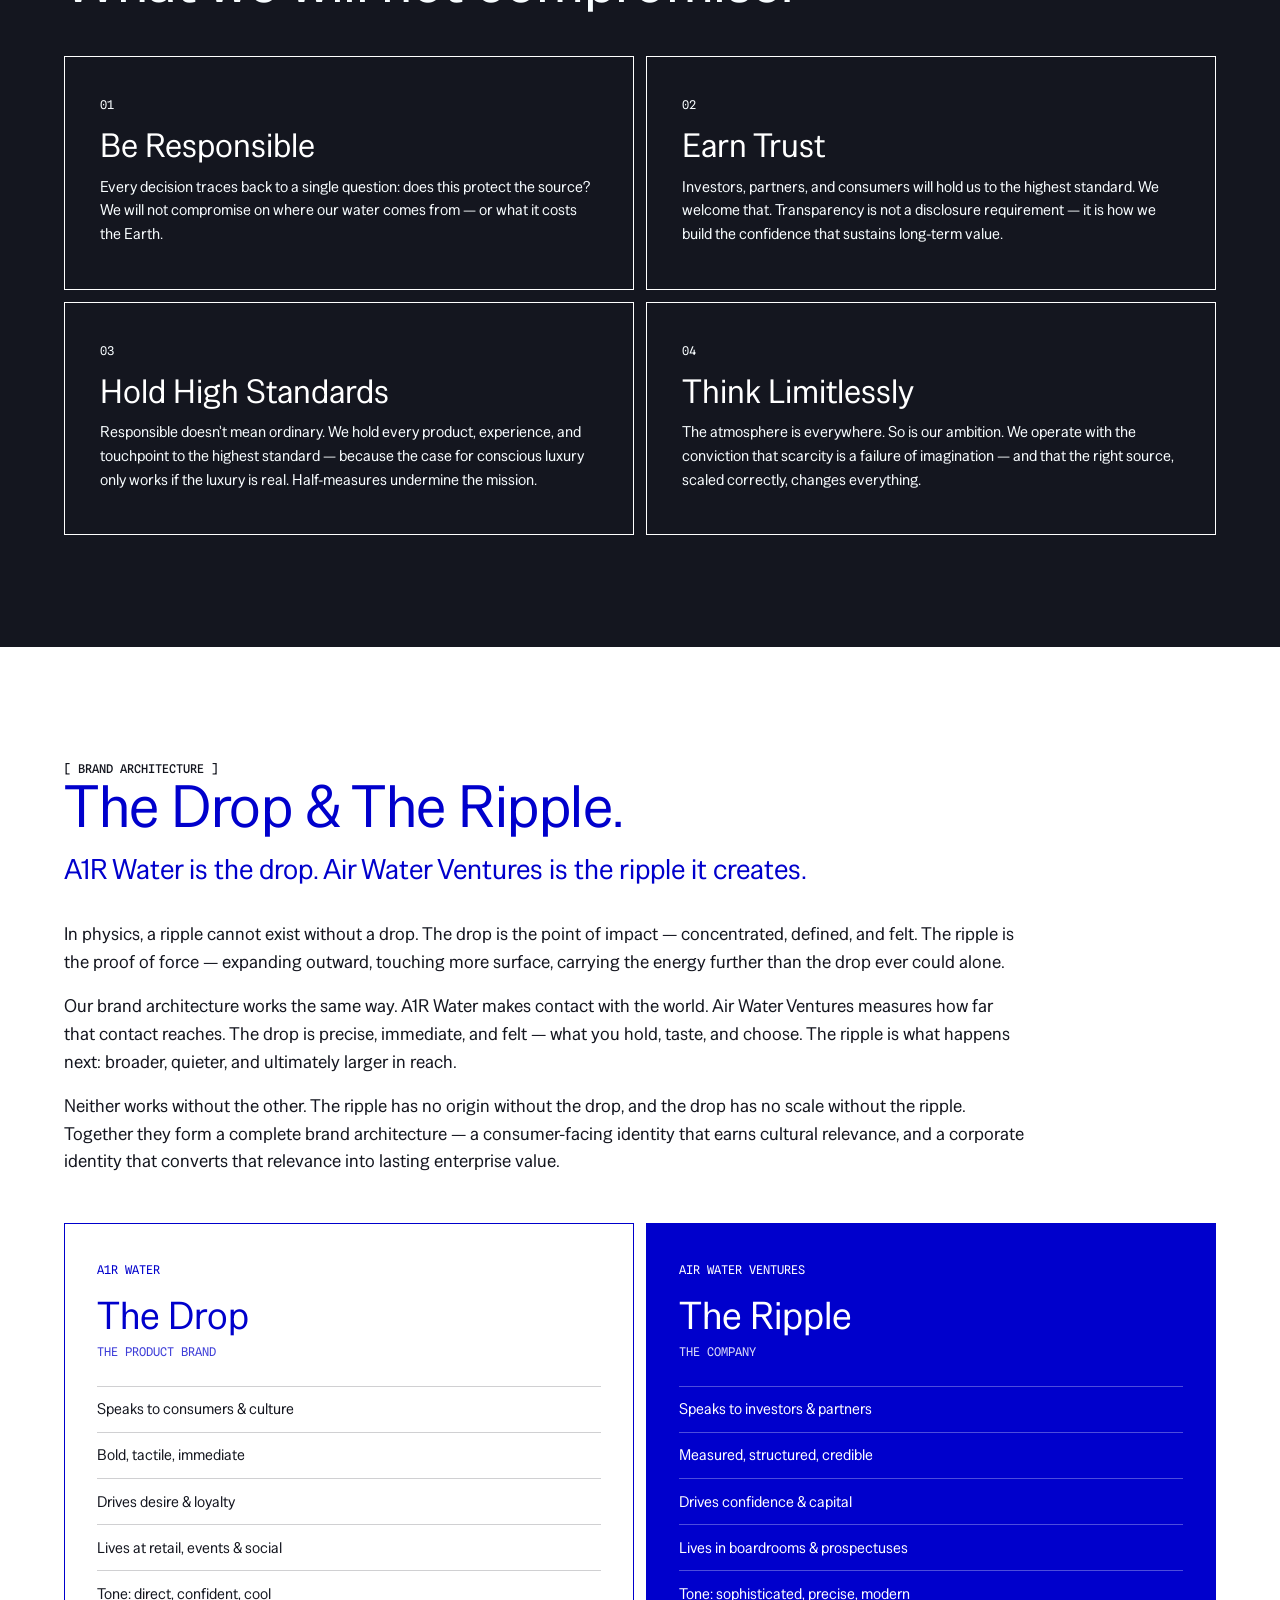
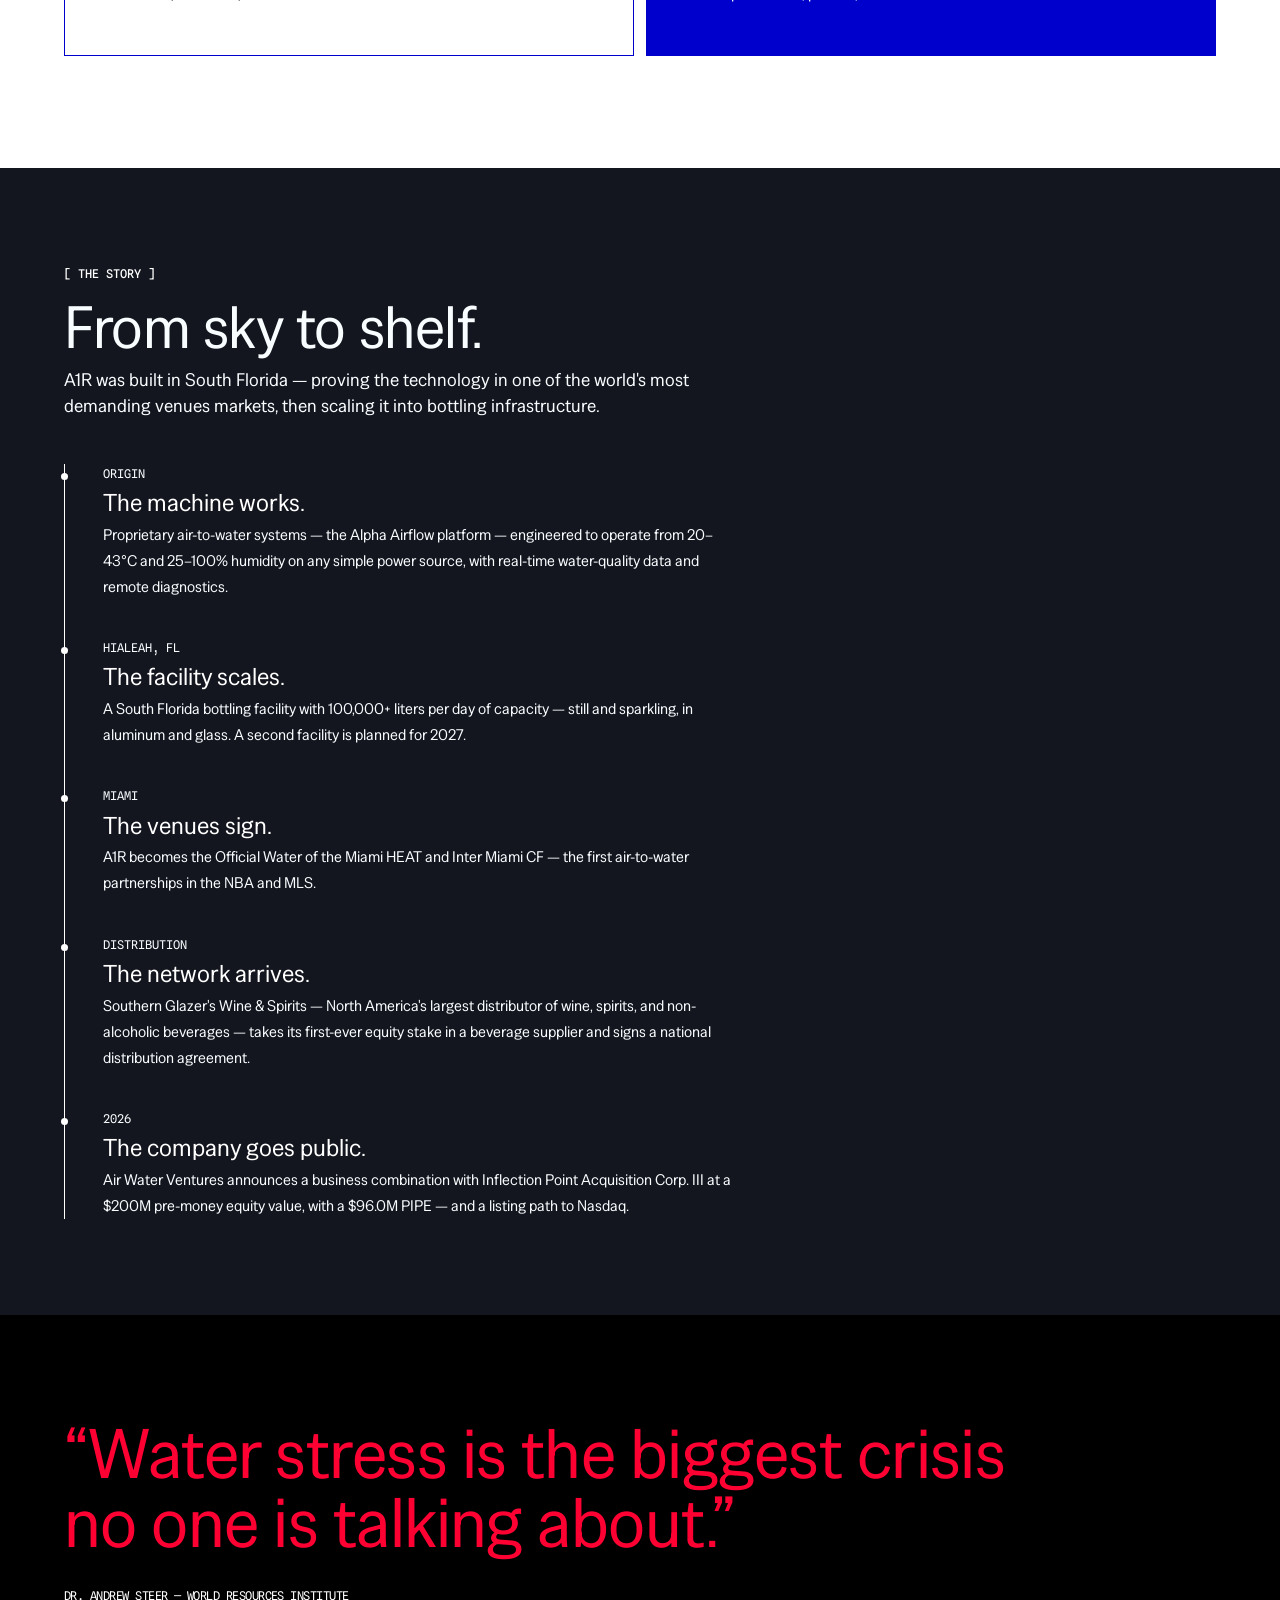
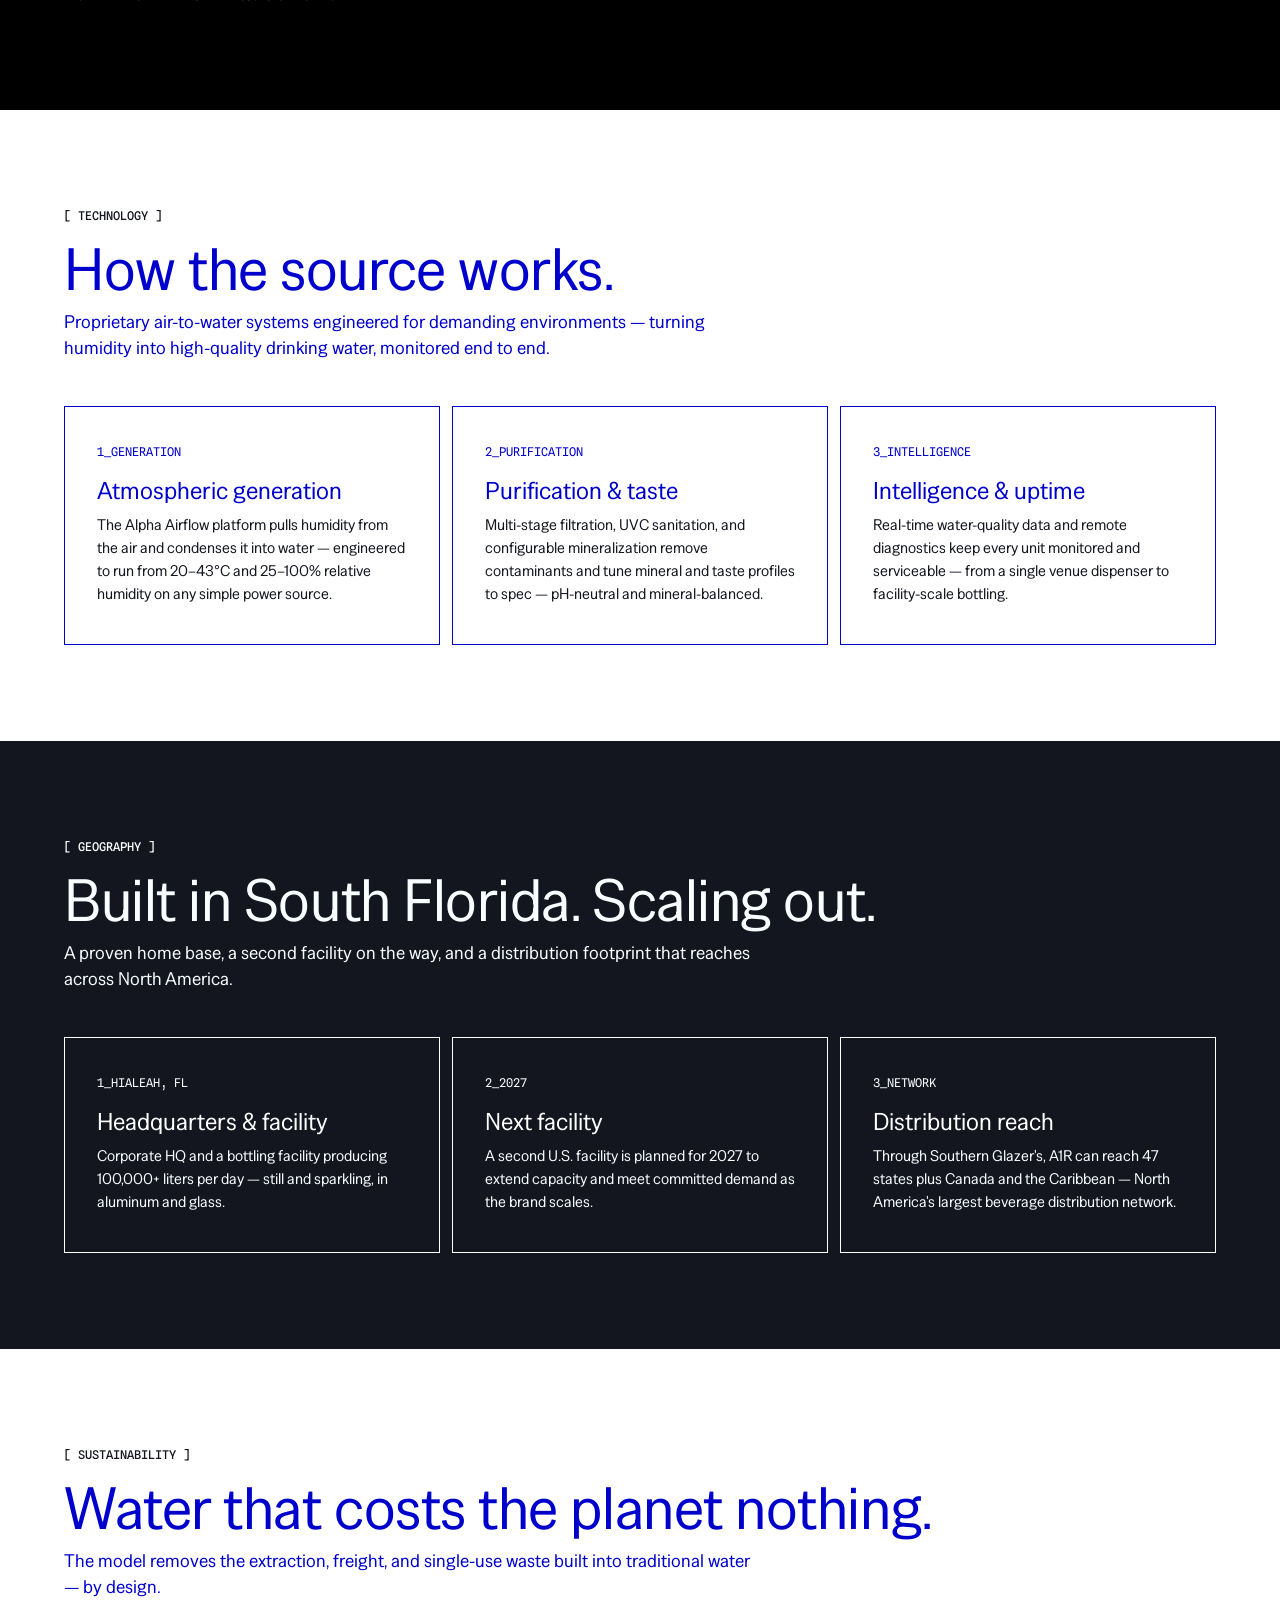
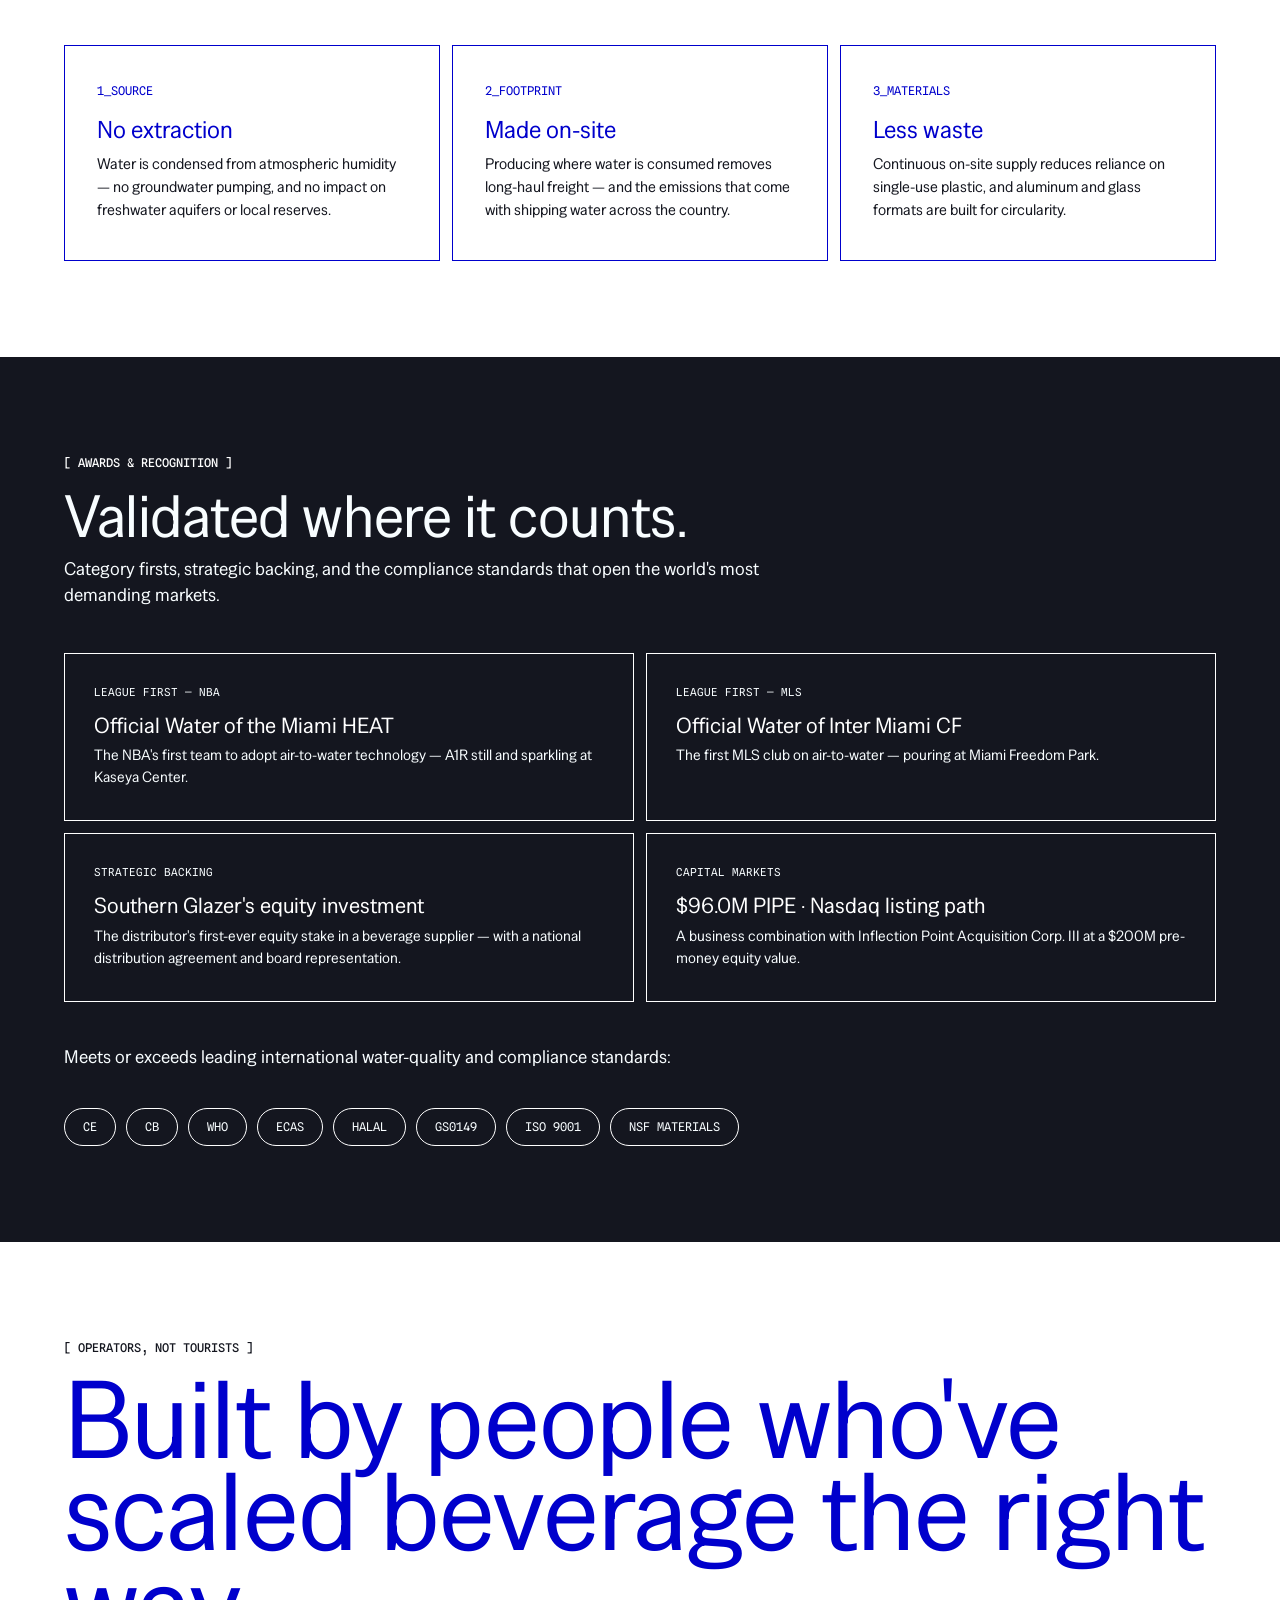
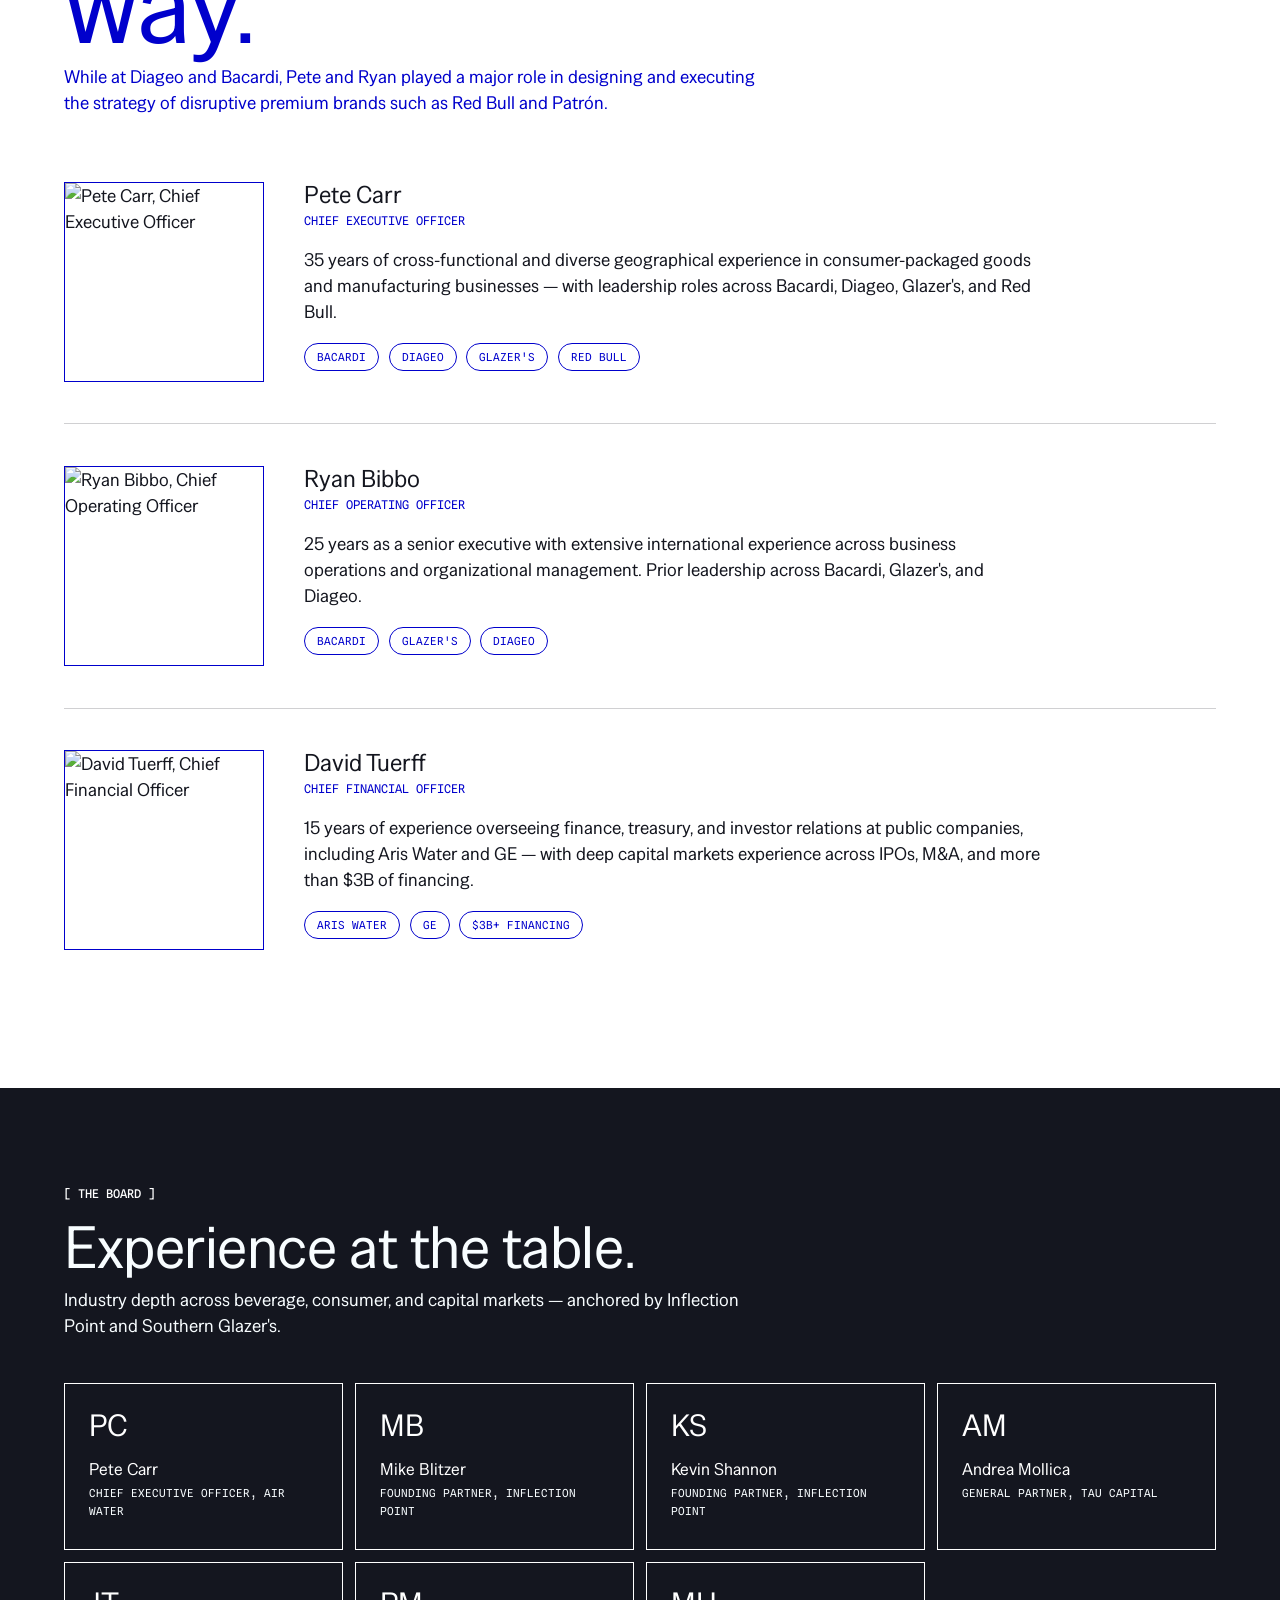
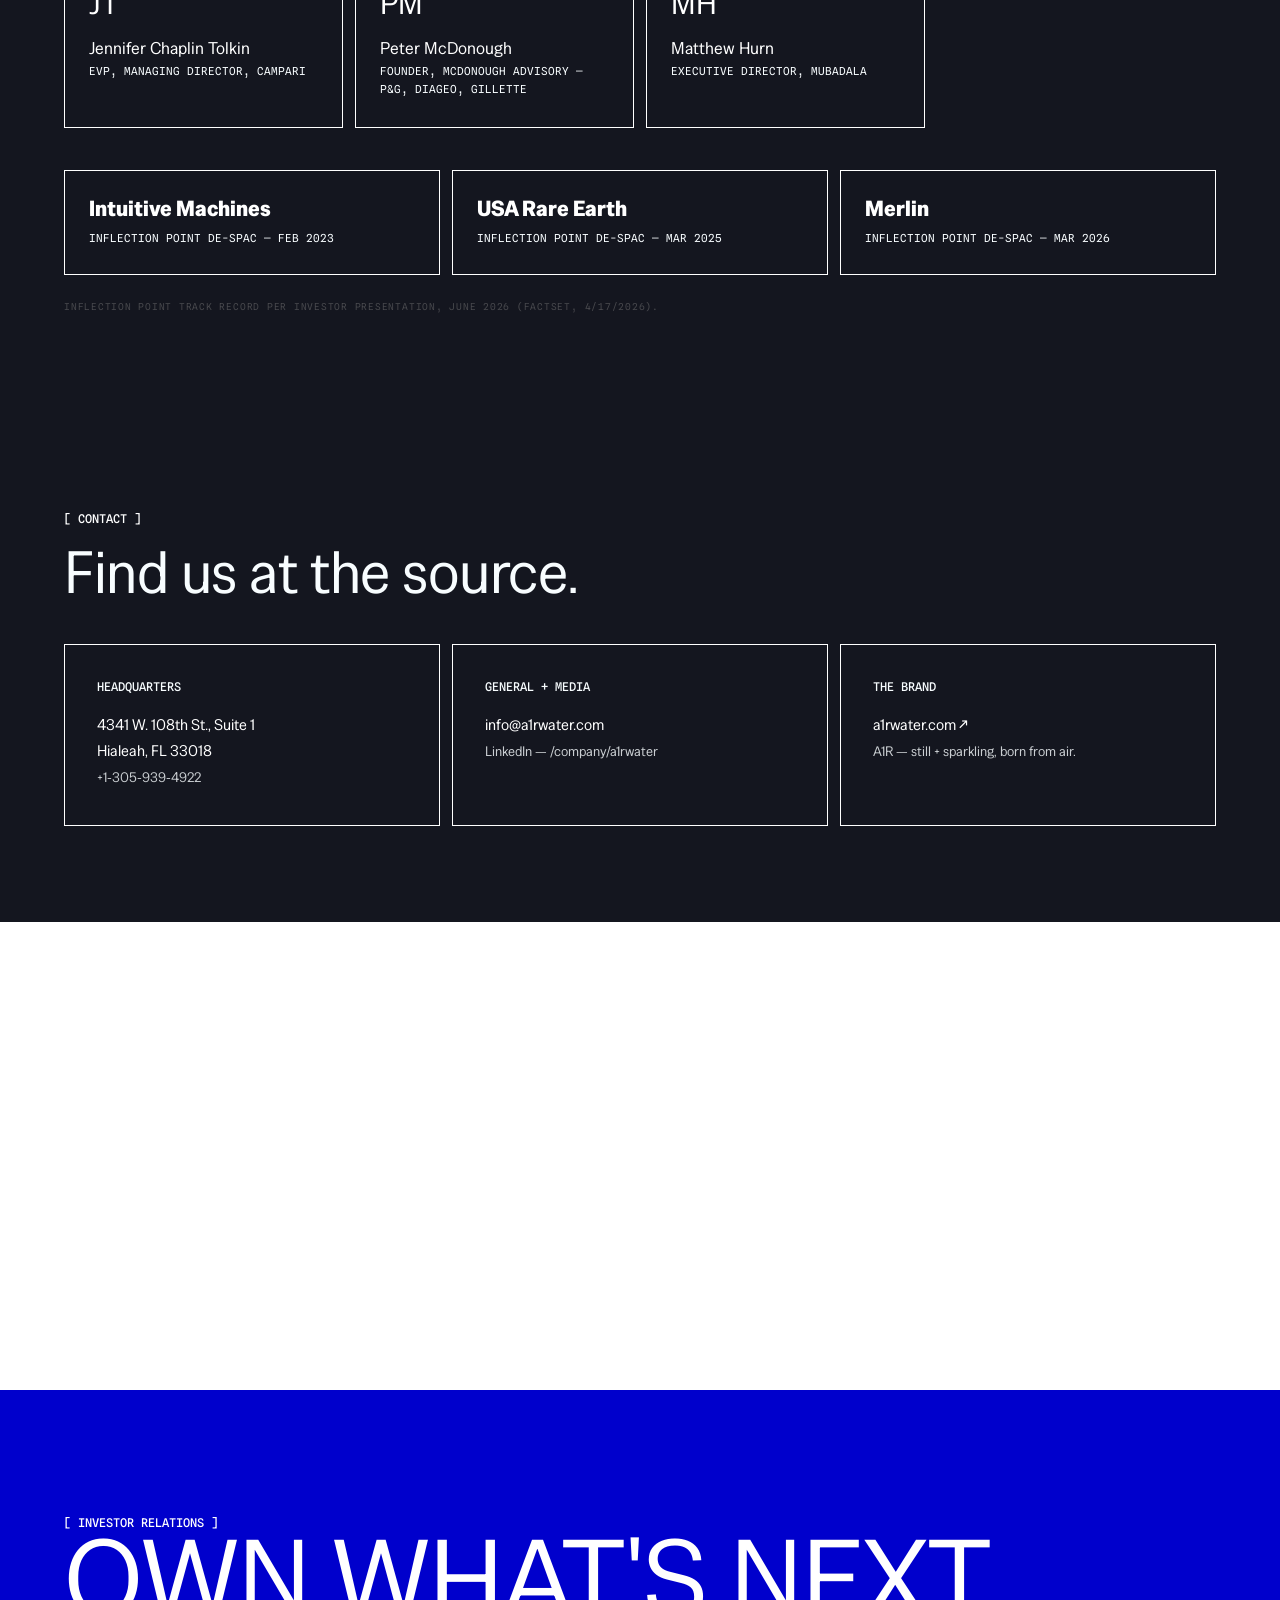
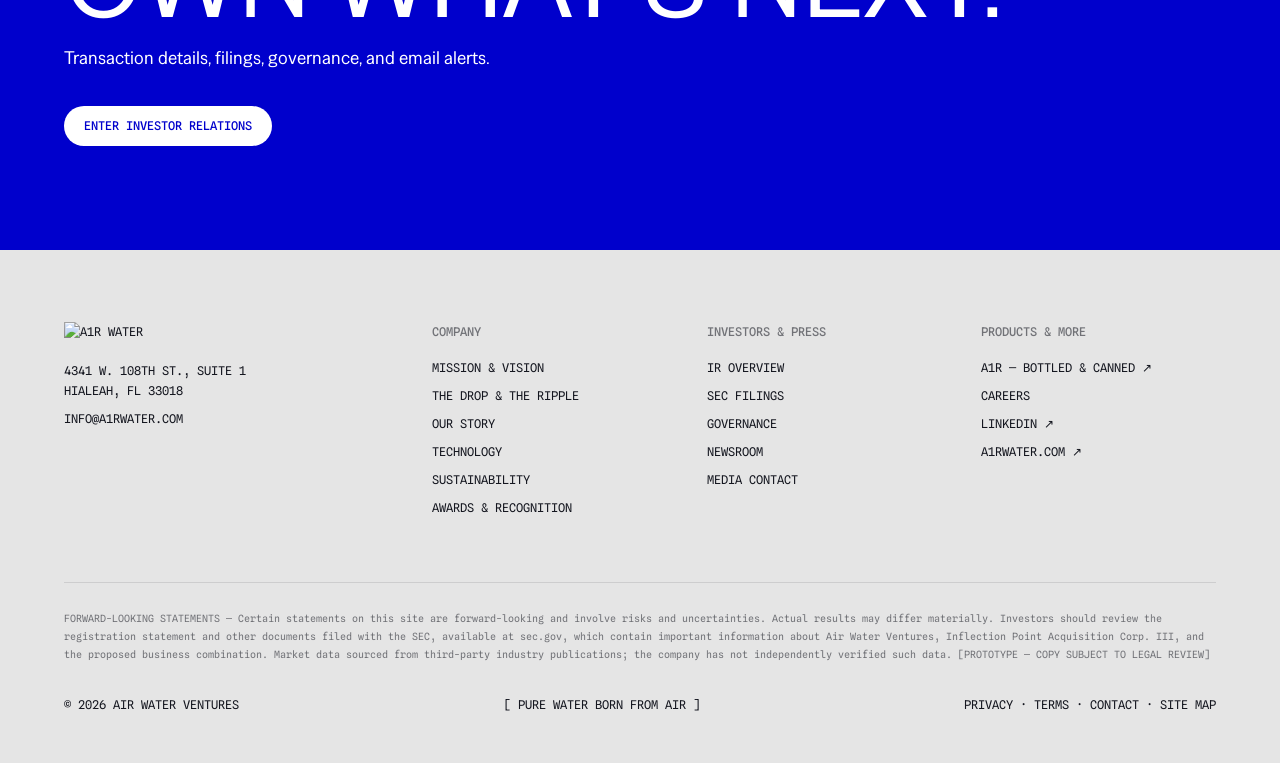
==== commit 11e84fe9: "Add files via upload" ====
--- a/airwaterventures-company.html
+++ b/airwaterventures-company.html
@@ -25,6 +25,7 @@
   *{margin:0;padding:0;box-sizing:border-box;}
   html{scroll-behavior:smooth;}
   body{background:var(--white);color:var(--ink);font-family:var(--display);font-weight:400;font-size:18px;line-height:26px;-webkit-font-smoothing:antialiased;}
+  h1,h2,h3,h4,h5,h6{font-weight:400;}
   a{color:inherit;text-decoration:none;}
   ::selection{background:var(--blue);color:var(--white);}
   img{display:block;max-width:100%;}
@@ -53,6 +54,15 @@
   .nav-links a:hover,.nav-links a:focus-visible{opacity:1;}
   .nav-cta{font-family:var(--mono);font-size:12px;line-height:20px;letter-spacing:0;text-transform:uppercase;font-weight:500;background:var(--blue);color:var(--white);padding:10px 20px;border-radius:27px;white-space:nowrap;transition:background .2s;}
   .nav-cta:hover,.nav-cta:focus-visible{background:var(--blue-dk);}
+  .nav-item{position:relative;}
+  .nav-item>a{display:inline-flex;align-items:center;gap:.4em;color:var(--white);opacity:.85;transition:opacity .2s;}
+  .nav-item:hover>a,.nav-item:focus-within>a{opacity:1;}
+  .nav-item .caret{font-size:9px;transition:transform .2s;}
+  .nav-item:hover .caret,.nav-item:focus-within .caret{transform:rotate(180deg);}
+  .nav-menu{position:absolute;top:100%;left:-1.1rem;min-width:240px;background:#000;border:1px solid var(--hairline-dim);padding:.5rem 0;display:flex;flex-direction:column;opacity:0;visibility:hidden;transform:translateY(6px);transition:opacity .18s,transform .18s,visibility .18s;z-index:60;}
+  .nav-item:hover .nav-menu,.nav-item:focus-within .nav-menu{opacity:1;visibility:visible;transform:translateY(0);}
+  .nav-menu a{padding:.6rem 1.4rem;white-space:nowrap;opacity:.8;transition:opacity .2s,background .2s;}
+  .nav-menu a:hover,.nav-menu a:focus-visible{opacity:1;background:rgba(255,255,255,.07);}
   @media(max-width:1000px){.nav-label{display:none;}.nav-inner{grid-template-columns:auto 1fr;}.nav-links{display:none;}}
   .databand{background:var(--white);color:var(--ink);}
   .databand .wrap{padding-top:6rem;padding-bottom:6rem;}
@@ -195,6 +205,59 @@
   .quoteband .wrap{padding-top:6.5rem;padding-bottom:6.5rem;}
   .quoteband blockquote{font-family:var(--display);font-size:clamp(2.2rem,5.4vw,4.8rem);line-height:1;letter-spacing:-.0077em;max-width:22ch;border:none;}
   .quoteband cite{display:block;font-family:var(--mono);font-size:12px;line-height:20px;text-transform:uppercase;font-style:normal;color:var(--white);margin-top:1.8rem;}
+  /* ---- values ---- */
+  .values{background:var(--ink);color:var(--ice);}
+  .values .wrap{padding-top:7rem;padding-bottom:7rem;}
+  .values-grid{display:grid;grid-template-columns:repeat(2,1fr);gap:12px;margin-top:3rem;}
+  .value-cell{border:1px solid var(--white);padding:2.4rem 2.2rem 2.6rem;}
+  .value-cell .vn{font-family:var(--mono);font-size:12px;line-height:20px;color:var(--ice);}
+  .value-cell h3{font-family:var(--display);font-size:clamp(1.7rem,2.6vw,2.3rem);line-height:1;margin:.9rem 0 .8rem;color:var(--white);}
+  .value-cell p{color:var(--ice);font-size:.96rem;line-height:1.55;}
+  @media(max-width:760px){.values-grid{grid-template-columns:1fr;}}
+  /* ---- brand architecture full ---- */
+  .brandarch{background:var(--white);color:var(--ink);}
+  .brandarch .wrap{padding-top:7rem;padding-bottom:7rem;}
+  .brandarch .eyebrow{color:var(--ink);}
+  .brandarch h2{color:var(--blue);}
+  .brandarch .ba-lede{color:var(--blue);max-width:52rem;margin-top:1.2rem;font-size:clamp(1.4rem,2.2vw,1.9rem);line-height:1.15;}
+  .ba-body{max-width:60rem;margin-top:2.2rem;}
+  .ba-body p{color:var(--ink);margin-bottom:1rem;font-size:18px;line-height:1.55;}
+  .ba-table{display:grid;grid-template-columns:1fr 1fr;gap:12px;margin-top:3rem;}
+  .ba-col{border:1px solid var(--blue);padding:2.2rem 2rem 2.4rem;}
+  .ba-col.ripple{background:var(--blue);color:var(--white);}
+  .ba-col .ba-tag{font-family:var(--mono);font-size:12px;line-height:20px;text-transform:uppercase;color:var(--blue);}
+  .ba-col.ripple .ba-tag{color:var(--white);}
+  .ba-col h3{font-family:var(--display);font-size:clamp(1.8rem,3vw,2.6rem);line-height:1;margin:1rem 0 .3rem;color:var(--blue);}
+  .ba-col.ripple h3{color:var(--white);}
+  .ba-col .idea{font-family:var(--mono);font-size:12px;text-transform:uppercase;color:var(--blue);opacity:.75;margin-bottom:1.3rem;}
+  .ba-col.ripple .idea{color:var(--white);opacity:.85;}
+  .ba-col ul{list-style:none;padding:0;margin:0;}
+  .ba-col li{padding:.6rem 0;border-top:1px solid var(--hairline-ink);font-size:.95rem;color:var(--ink);}
+  .ba-col.ripple li{border-top:1px solid var(--hairline-dim);color:var(--white);}
+  @media(max-width:760px){.ba-table{grid-template-columns:1fr;}}
+  /* ---- feature bands (technology / geography / sustainability) ---- */
+  .feat-grid{display:grid;grid-template-columns:repeat(3,1fr);gap:12px;margin-top:2.8rem;}
+  .feat-cell{border:1px solid var(--white);padding:2.2rem 2rem 2.4rem;}
+  .feat-cell .fn{font-family:var(--mono);font-size:12px;line-height:20px;text-transform:uppercase;color:var(--ice);}
+  .feat-cell h3{font-family:var(--display);font-size:1.5rem;line-height:1.05;margin:1rem 0 .7rem;color:var(--white);}
+  .feat-cell p{color:var(--ice);font-size:.95rem;line-height:1.5;}
+  @media(max-width:880px){.feat-grid{grid-template-columns:1fr;}}
+  .sect.light{background:var(--white);color:var(--ink);}
+  .sect.light .eyebrow{color:var(--ink);}
+  .sect.light h2{color:var(--blue);}
+  .sect.light .sub{color:var(--blue);}
+  .sect.light .feat-cell{border-color:var(--blue);}
+  .sect.light .feat-cell .fn,.sect.light .feat-cell h3{color:var(--blue);}
+  .sect.light .feat-cell p{color:var(--ink);}
+  /* ---- awards ---- */
+  .awards-grid{display:grid;grid-template-columns:repeat(2,1fr);gap:12px;margin-top:2.8rem;}
+  .award-cell{border:1px solid var(--white);padding:1.8rem 1.8rem 2rem;}
+  .award-cell .at{font-family:var(--mono);font-size:11px;line-height:18px;text-transform:uppercase;color:var(--ice);}
+  .award-cell h3{font-family:var(--display);font-size:1.35rem;margin:.7rem 0 .4rem;color:var(--white);}
+  .award-cell p{font-size:.92rem;color:var(--ice);line-height:1.5;}
+  @media(max-width:760px){.awards-grid{grid-template-columns:1fr;}}
+  .cert-chips{display:flex;flex-wrap:wrap;gap:10px;margin-top:2.4rem;}
+  .cert-chips span{font-family:var(--mono);font-size:12px;line-height:20px;text-transform:uppercase;border:1px solid var(--white);color:var(--ice);padding:8px 18px;border-radius:27px;}
 </style>
 </head>
 <body>
@@ -205,10 +268,28 @@
     <a class="nav-logo" href="airwaterventures-corporate-home.html" aria-label="Air Water Ventures home"><img src="https://a1rwater.com/wp-content/uploads/2026/03/airwater-logo-h-white.svg" alt="A1R water"></a>
     <div class="nav-right">
       <div class="nav-links">
-        <a href="airwaterventures-company.html">Company</a>
-        <a href="airwaterventures-corporate-home.html#technology">Technology</a>
-        <a href="airwaterventures-corporate-home.html#partners">Partners</a>
-        <a href="airwaterventures-corporate-home.html#news">News</a>
+        <div class="nav-item">
+          <a href="airwaterventures-company.html" aria-haspopup="true">Company <span class="caret">▾</span></a>
+          <div class="nav-menu">
+            <a href="#mission">Mission &amp; Vision</a>
+            <a href="#values">Values</a>
+            <a href="#brand">The Drop &amp; The Ripple</a>
+            <a href="#story">Our Story</a>
+            <a href="#technology">Technology</a>
+            <a href="#geography">Geography</a>
+            <a href="#sustainability">Sustainability</a>
+            <a href="#awards">Awards &amp; Recognition</a>
+          </div>
+        </div>
+        <a href="https://a1rwater.com" target="_blank" rel="noopener">Products</a>
+        <div class="nav-item">
+          <a href="#leadership" aria-haspopup="true">Leadership <span class="caret">▾</span></a>
+          <div class="nav-menu">
+            <a href="#leadership">Executive Team</a>
+            <a href="#board">Board of Directors</a>
+            <a href="airwaterventures-investors.html#governance">Governance</a>
+          </div>
+        </div>
       </div>
       <a class="nav-cta" href="airwaterventures-investors.html">Investor Relations</a>
     </div>
@@ -233,16 +314,84 @@
     <div class="mission-grid">
       <div class="mission-cell">
         <div class="tag">Mission</div>
-        <h3>Make water, on-site.</h3>
-        <p>Convert atmospheric humidity into premium drinking water — produced where it's consumed, with no groundwater extraction, no impact on freshwater aquifers, and no single-use plastic required.</p>
+        <h3>Reinvent where water comes from.</h3>
+        <p>Our mission is to reinvent where water comes from, and raise the standard for what it can be &mdash; capturing premium water from air, on-site, at scale, and without extraction.</p>
       </div>
       <div class="mission-cell">
         <div class="tag">Vision</div>
-        <h3>The next source of water.</h3>
-        <p>Water demand is climbing as reliable supply becomes less certain. The next decade will be defined by resilience &mdash; and by water made closer to where it's consumed.</p>
+        <h3>Water that costs the planet nothing.</h3>
+        <p>A future where pure, sustainable water is the standard: clean, exceptional water produced without touching the Earth's limited reserves.</p>
       </div>
     </div>
     <p class="src" style="font-family:var(--mono);font-size:9.5px;letter-spacing:.08em;color:#69696B;margin-top:1.4rem;">A projected 40% global freshwater supply shortfall by 2035 · Source: investor presentation, June 2026 (WEF-sourced).</p>
+  </div>
+</section>
+<!-- values -->
+<section class="values" id="values">
+  <div class="wrap reveal">
+    <p class="eyebrow"><span class="tick">[</span> OUR VALUES <span class="tick">]</span></p>
+    <h2 class="head-2">What we will not compromise.</h2>
+    <div class="values-grid">
+      <div class="value-cell">
+        <div class="vn">01</div>
+        <h3>Be Responsible</h3>
+        <p>Every decision traces back to a single question: does this protect the source? We will not compromise on where our water comes from — or what it costs the Earth.</p>
+      </div>
+      <div class="value-cell">
+        <div class="vn">02</div>
+        <h3>Earn Trust</h3>
+        <p>Investors, partners, and consumers will hold us to the highest standard. We welcome that. Transparency is not a disclosure requirement — it is how we build the confidence that sustains long-term value.</p>
+      </div>
+      <div class="value-cell">
+        <div class="vn">03</div>
+        <h3>Hold High Standards</h3>
+        <p>Responsible doesn't mean ordinary. We hold every product, experience, and touchpoint to the highest standard — because the case for conscious luxury only works if the luxury is real. Half-measures undermine the mission.</p>
+      </div>
+      <div class="value-cell">
+        <div class="vn">04</div>
+        <h3>Think Limitlessly</h3>
+        <p>The atmosphere is everywhere. So is our ambition. We operate with the conviction that scarcity is a failure of imagination — and that the right source, scaled correctly, changes everything.</p>
+      </div>
+    </div>
+  </div>
+</section>
+<!-- brand architecture -->
+<section class="brandarch" id="brand">
+  <div class="wrap reveal">
+    <p class="eyebrow"><span class="tick">[</span> BRAND ARCHITECTURE <span class="tick">]</span></p>
+    <h2 class="head-2">The Drop &amp; The Ripple.</h2>
+    <p class="ba-lede">A1R Water is the drop. Air Water Ventures is the ripple it creates.</p>
+    <div class="ba-body">
+      <p>In physics, a ripple cannot exist without a drop. The drop is the point of impact — concentrated, defined, and felt. The ripple is the proof of force — expanding outward, touching more surface, carrying the energy further than the drop ever could alone.</p>
+      <p>Our brand architecture works the same way. A1R Water makes contact with the world. Air Water Ventures measures how far that contact reaches. The drop is precise, immediate, and felt — what you hold, taste, and choose. The ripple is what happens next: broader, quieter, and ultimately larger in reach.</p>
+      <p>Neither works without the other. The ripple has no origin without the drop, and the drop has no scale without the ripple. Together they form a complete brand architecture — a consumer-facing identity that earns cultural relevance, and a corporate identity that converts that relevance into lasting enterprise value.</p>
+    </div>
+    <div class="ba-table">
+      <div class="ba-col">
+        <div class="ba-tag">A1R Water</div>
+        <h3>The Drop</h3>
+        <div class="idea">The product brand</div>
+        <ul>
+          <li>Speaks to consumers &amp; culture</li>
+          <li>Bold, tactile, immediate</li>
+          <li>Drives desire &amp; loyalty</li>
+          <li>Lives at retail, events &amp; social</li>
+          <li>Tone: direct, confident, cool</li>
+        </ul>
+      </div>
+      <div class="ba-col ripple">
+        <div class="ba-tag">Air Water Ventures</div>
+        <h3>The Ripple</h3>
+        <div class="idea">The company</div>
+        <ul>
+          <li>Speaks to investors &amp; partners</li>
+          <li>Measured, structured, credible</li>
+          <li>Drives confidence &amp; capital</li>
+          <li>Lives in boardrooms &amp; prospectuses</li>
+          <li>Tone: sophisticated, precise, modern</li>
+        </ul>
+      </div>
+    </div>
   </div>
 </section>
 <!-- story -->
@@ -286,6 +435,115 @@
     <blockquote>&ldquo;Water stress is the biggest crisis no one is talking about.&rdquo;
       <cite>Dr. Andrew Steer &mdash; World Resources Institute</cite>
     </blockquote>
+  </div>
+</section>
+<!-- technology -->
+<section class="sect light" id="technology">
+  <div class="wrap reveal">
+    <p class="eyebrow"><span class="tick">[</span> TECHNOLOGY <span class="tick">]</span></p>
+    <h2 class="head-2">How the source works.</h2>
+    <p class="sub">Proprietary air-to-water systems engineered for demanding environments — turning humidity into high-quality drinking water, monitored end to end.</p>
+    <div class="feat-grid">
+      <div class="feat-cell">
+        <div class="fn">1_Generation</div>
+        <h3>Atmospheric generation</h3>
+        <p>The Alpha Airflow platform pulls humidity from the air and condenses it into water — engineered to run from 20–43°C and 25–100% relative humidity on any simple power source.</p>
+      </div>
+      <div class="feat-cell">
+        <div class="fn">2_Purification</div>
+        <h3>Purification &amp; taste</h3>
+        <p>Multi-stage filtration, UVC sanitation, and configurable mineralization remove contaminants and tune mineral and taste profiles to spec — pH-neutral and mineral-balanced.</p>
+      </div>
+      <div class="feat-cell">
+        <div class="fn">3_Intelligence</div>
+        <h3>Intelligence &amp; uptime</h3>
+        <p>Real-time water-quality data and remote diagnostics keep every unit monitored and serviceable — from a single venue dispenser to facility-scale bottling.</p>
+      </div>
+    </div>
+  </div>
+</section>
+<!-- geography -->
+<section class="sect" id="geography">
+  <div class="wrap reveal">
+    <p class="eyebrow"><span class="tick">[</span> GEOGRAPHY <span class="tick">]</span></p>
+    <h2 class="head-2">Built in South Florida. Scaling out.</h2>
+    <p class="sub">A proven home base, a second facility on the way, and a distribution footprint that reaches across North America.</p>
+    <div class="feat-grid">
+      <div class="feat-cell">
+        <div class="fn">1_Hialeah, FL</div>
+        <h3>Headquarters &amp; facility</h3>
+        <p>Corporate HQ and a bottling facility producing 100,000+ liters per day — still and sparkling, in aluminum and glass.</p>
+      </div>
+      <div class="feat-cell">
+        <div class="fn">2_2027</div>
+        <h3>Next facility</h3>
+        <p>A second U.S. facility is planned for 2027 to extend capacity and meet committed demand as the brand scales.</p>
+      </div>
+      <div class="feat-cell">
+        <div class="fn">3_Network</div>
+        <h3>Distribution reach</h3>
+        <p>Through Southern Glazer's, A1R can reach 47 states plus Canada and the Caribbean — North America's largest beverage distribution network.</p>
+      </div>
+    </div>
+  </div>
+</section>
+<!-- sustainability -->
+<section class="sect light" id="sustainability">
+  <div class="wrap reveal">
+    <p class="eyebrow"><span class="tick">[</span> SUSTAINABILITY <span class="tick">]</span></p>
+    <h2 class="head-2">Water that costs the planet nothing.</h2>
+    <p class="sub">The model removes the extraction, freight, and single-use waste built into traditional water — by design.</p>
+    <div class="feat-grid">
+      <div class="feat-cell">
+        <div class="fn">1_Source</div>
+        <h3>No extraction</h3>
+        <p>Water is condensed from atmospheric humidity — no groundwater pumping, and no impact on freshwater aquifers or local reserves.</p>
+      </div>
+      <div class="feat-cell">
+        <div class="fn">2_Footprint</div>
+        <h3>Made on-site</h3>
+        <p>Producing where water is consumed removes long-haul freight — and the emissions that come with shipping water across the country.</p>
+      </div>
+      <div class="feat-cell">
+        <div class="fn">3_Materials</div>
+        <h3>Less waste</h3>
+        <p>Continuous on-site supply reduces reliance on single-use plastic, and aluminum and glass formats are built for circularity.</p>
+      </div>
+    </div>
+  </div>
+</section>
+<!-- awards & recognition -->
+<section class="sect" id="awards">
+  <div class="wrap reveal">
+    <p class="eyebrow"><span class="tick">[</span> AWARDS &amp; RECOGNITION <span class="tick">]</span></p>
+    <h2 class="head-2">Validated where it counts.</h2>
+    <p class="sub">Category firsts, strategic backing, and the compliance standards that open the world's most demanding markets.</p>
+    <div class="awards-grid">
+      <div class="award-cell">
+        <div class="at">League first — NBA</div>
+        <h3>Official Water of the Miami HEAT</h3>
+        <p>The NBA's first team to adopt air-to-water technology — A1R still and sparkling at Kaseya Center.</p>
+      </div>
+      <div class="award-cell">
+        <div class="at">League first — MLS</div>
+        <h3>Official Water of Inter Miami CF</h3>
+        <p>The first MLS club on air-to-water — pouring at Miami Freedom Park.</p>
+      </div>
+      <div class="award-cell">
+        <div class="at">Strategic backing</div>
+        <h3>Southern Glazer's equity investment</h3>
+        <p>The distributor's first-ever equity stake in a beverage supplier — with a national distribution agreement and board representation.</p>
+      </div>
+      <div class="award-cell">
+        <div class="at">Capital markets</div>
+        <h3>$96.0M PIPE · Nasdaq listing path</h3>
+        <p>A business combination with Inflection Point Acquisition Corp. III at a $200M pre-money equity value.</p>
+      </div>
+    </div>
+    <p class="sub" style="margin-top:2.6rem;">Meets or exceeds leading international water-quality and compliance standards:</p>
+    <div class="cert-chips">
+      <span>CE</span><span>CB</span><span>WHO</span><span>ECAS</span><span>Halal</span><span>GS0149</span><span>ISO 9001</span><span>NSF Materials</span>
+    </div>
   </div>
 </section>
 <!-- leadership -->
@@ -396,30 +654,34 @@
       </div>
       <div>
         <h4>Company</h4>
-        <a href="#mission">Mission + vision</a>
-        <a href="#story">The story</a>
-        <a href="#leadership">Leadership</a>
-        <a href="#board">Board</a>
+        <a href="#mission">Mission &amp; vision</a>
+        <a href="#brand">The Drop &amp; The Ripple</a>
+        <a href="#story">Our story</a>
+        <a href="#technology">Technology</a>
+        <a href="#sustainability">Sustainability</a>
+        <a href="#awards">Awards &amp; recognition</a>
       </div>
       <div>
-        <h4>Investors</h4>
-        <a href="airwaterventures-investors.html">Overview</a>
+        <h4>Investors &amp; press</h4>
+        <a href="airwaterventures-investors.html">IR overview</a>
         <a href="airwaterventures-investors.html#filings">SEC filings</a>
         <a href="airwaterventures-investors.html#governance">Governance</a>
-        <a href="airwaterventures-investors.html#alerts">Email alerts</a>
+        <a href="airwaterventures-investors.html#news">Newsroom</a>
+        <a href="mailto:info@a1rwater.com?subject=Media%20inquiry">Media contact</a>
       </div>
       <div>
-        <h4>Connect</h4>
-        <a href="https://www.linkedin.com/company/a1rwater/">LinkedIn</a>
-        <a href="mailto:info@a1rwater.com">Media inquiries</a>
-        <a href="https://a1rwater.com">a1rwater.com ↗</a>
+        <h4>Products &amp; more</h4>
+        <a href="https://a1rwater.com" target="_blank" rel="noopener">A1R — bottled &amp; canned ↗</a>
+        <a href="mailto:info@a1rwater.com?subject=Careers">Careers</a>
+        <a href="https://www.linkedin.com/company/a1rwater/" target="_blank" rel="noopener">LinkedIn ↗</a>
+        <a href="https://a1rwater.com" target="_blank" rel="noopener">a1rwater.com ↗</a>
       </div>
     </div>
     <p class="legal">FORWARD-LOOKING STATEMENTS — Certain statements on this site are forward-looking and involve risks and uncertainties. Actual results may differ materially. Investors should review the registration statement and other documents filed with the SEC, available at sec.gov, which contain important information about Air Water Ventures, Inflection Point Acquisition Corp. III, and the proposed business combination. Market data sourced from third-party industry publications; the company has not independently verified such data. [PROTOTYPE — COPY SUBJECT TO LEGAL REVIEW]</p>
     <div class="foot-bottom">
       <span>© 2026 AIR WATER VENTURES</span>
       <span>[ PURE WATER BORN FROM AIR ]</span>
-      <span>TERMS · PRIVACY</span>
+      <span><a href="#">Privacy</a> · <a href="#">Terms</a> · <a href="#contact">Contact</a> · <a href="airwaterventures-corporate-home.html#top">Site map</a></span>
     </div>
   </div>
 </footer>
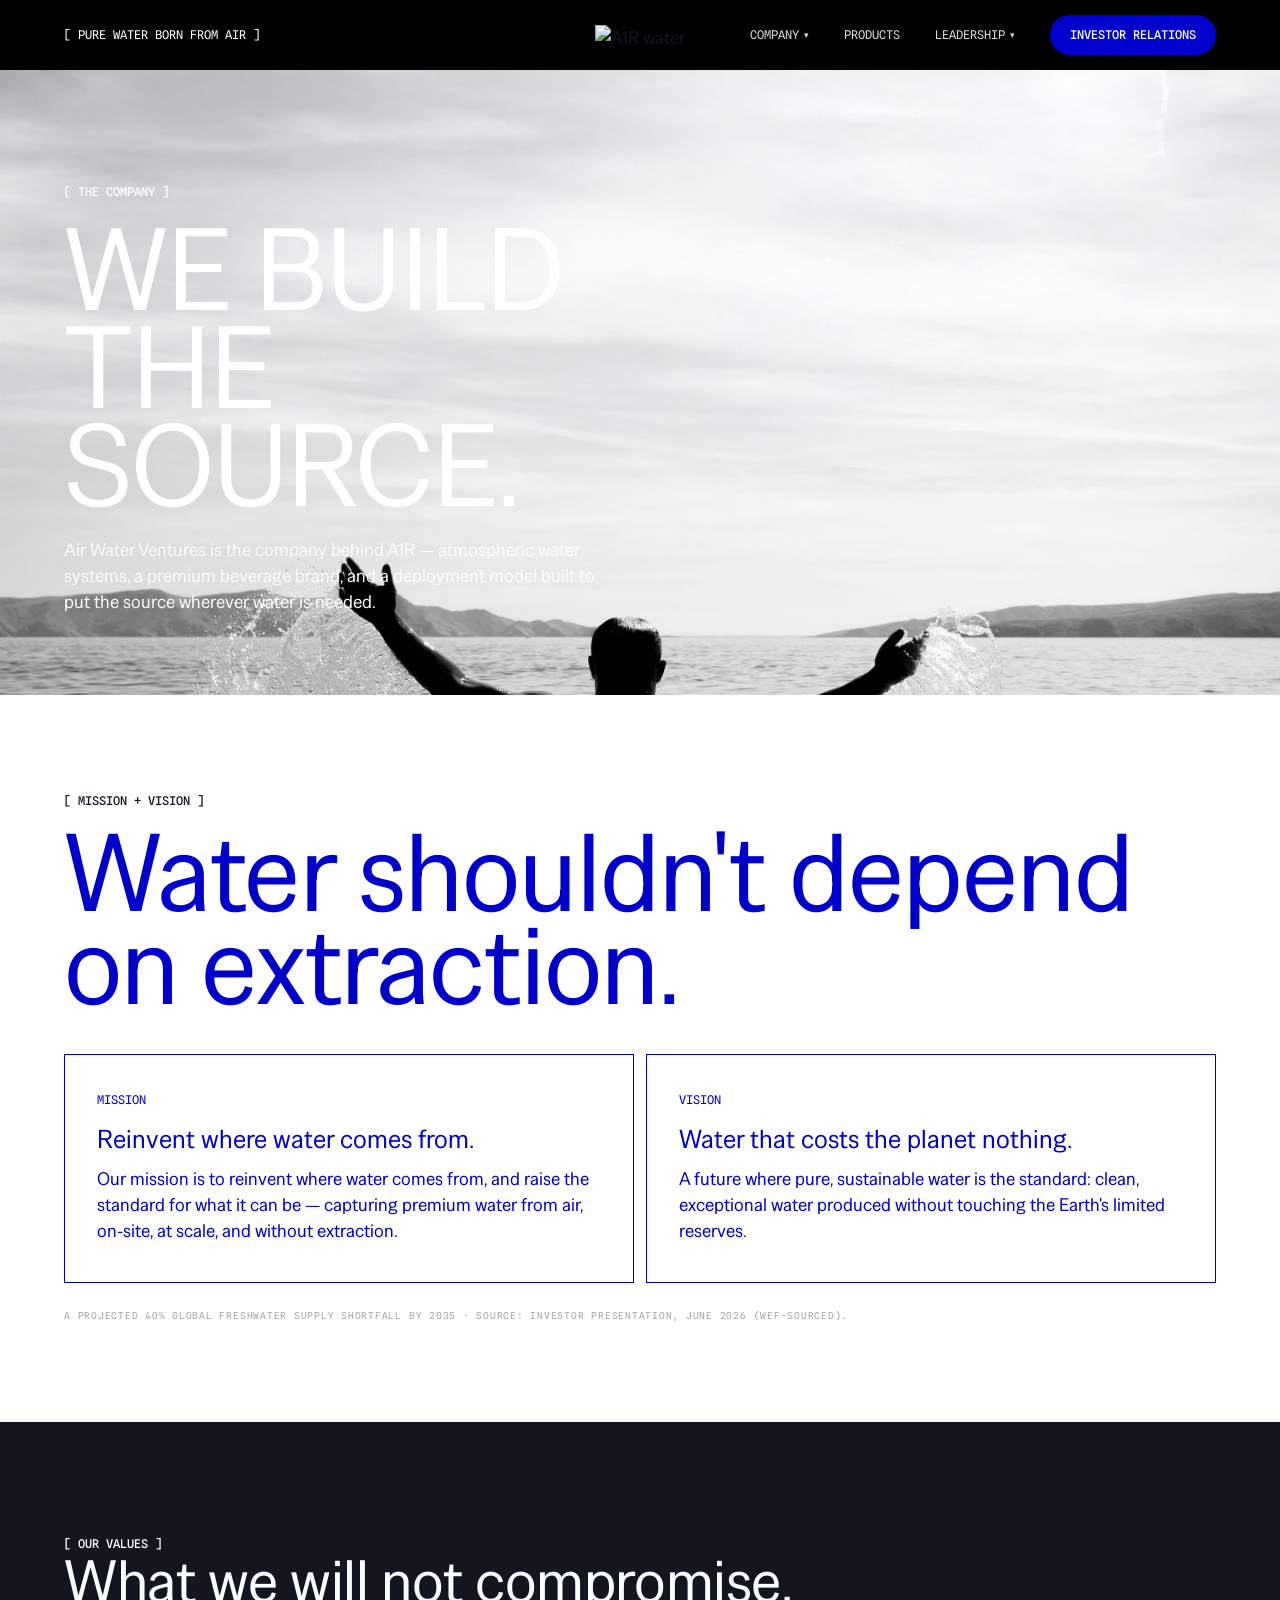
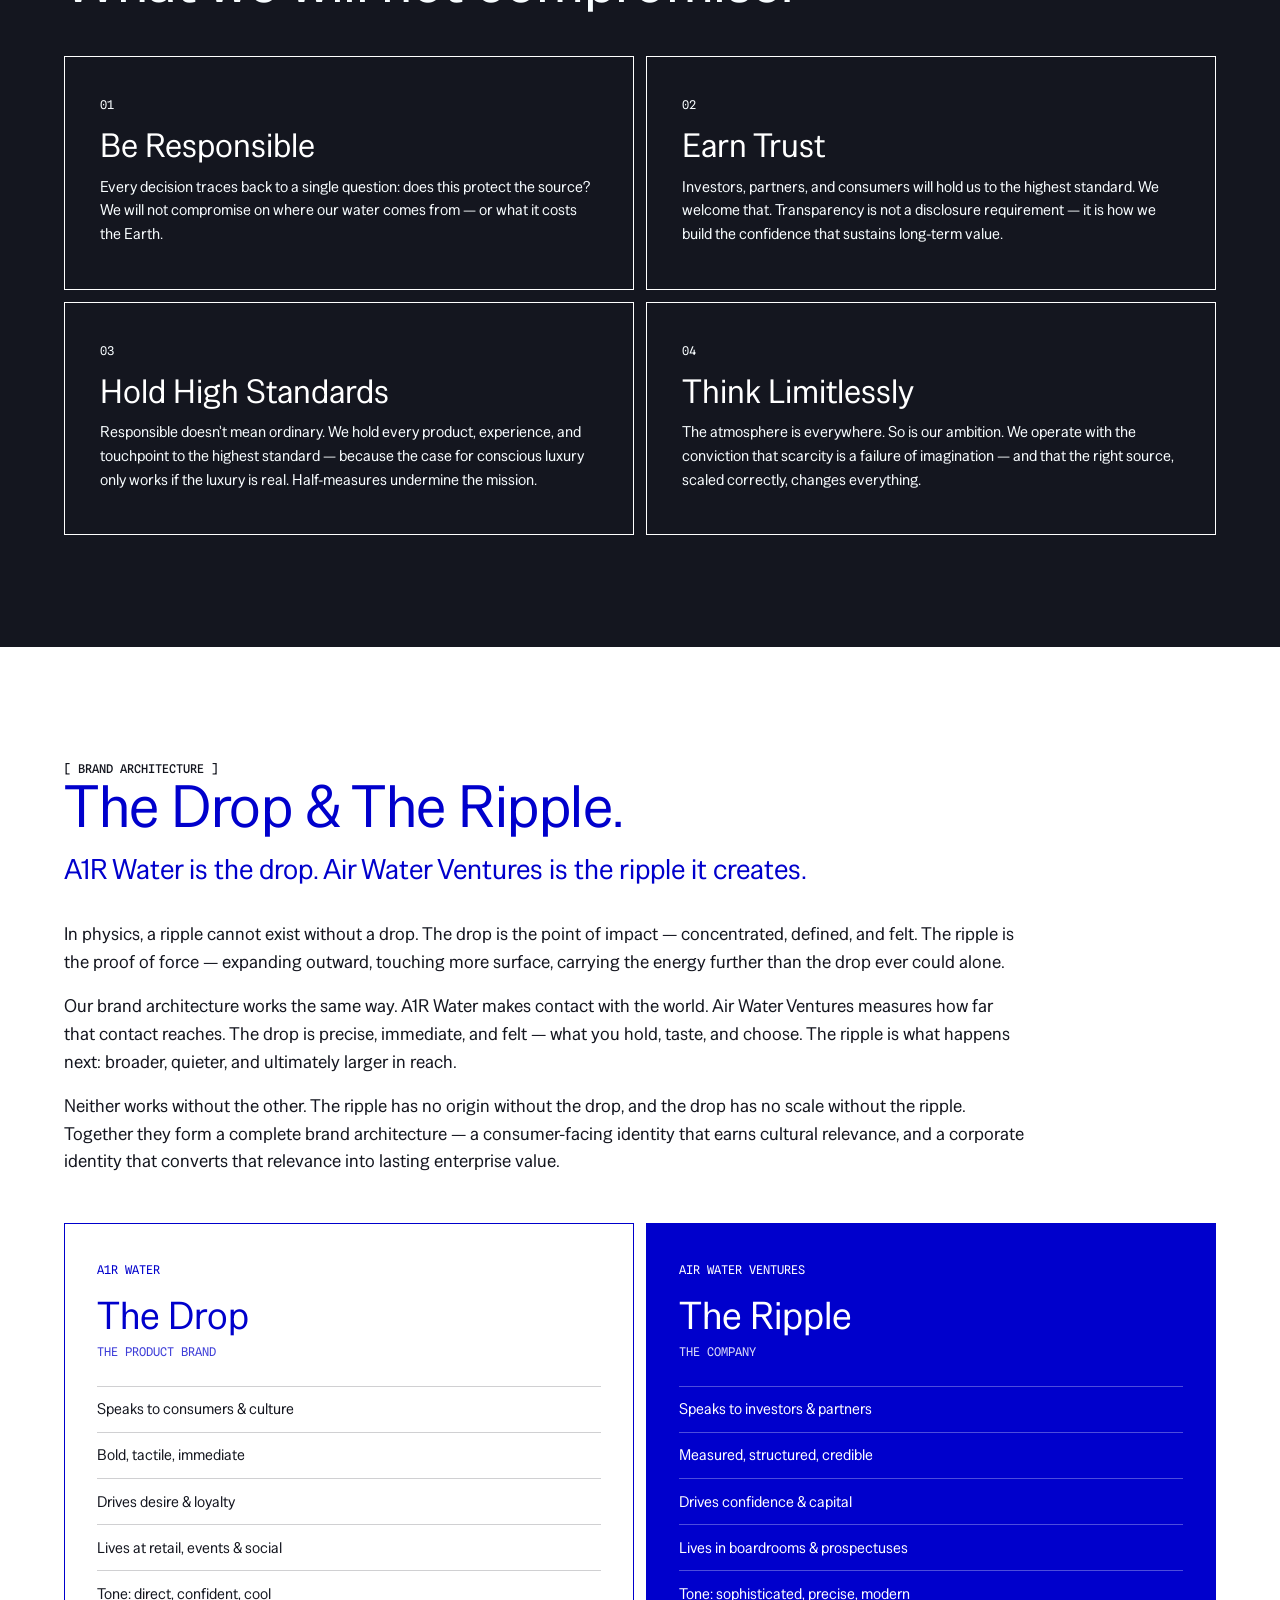
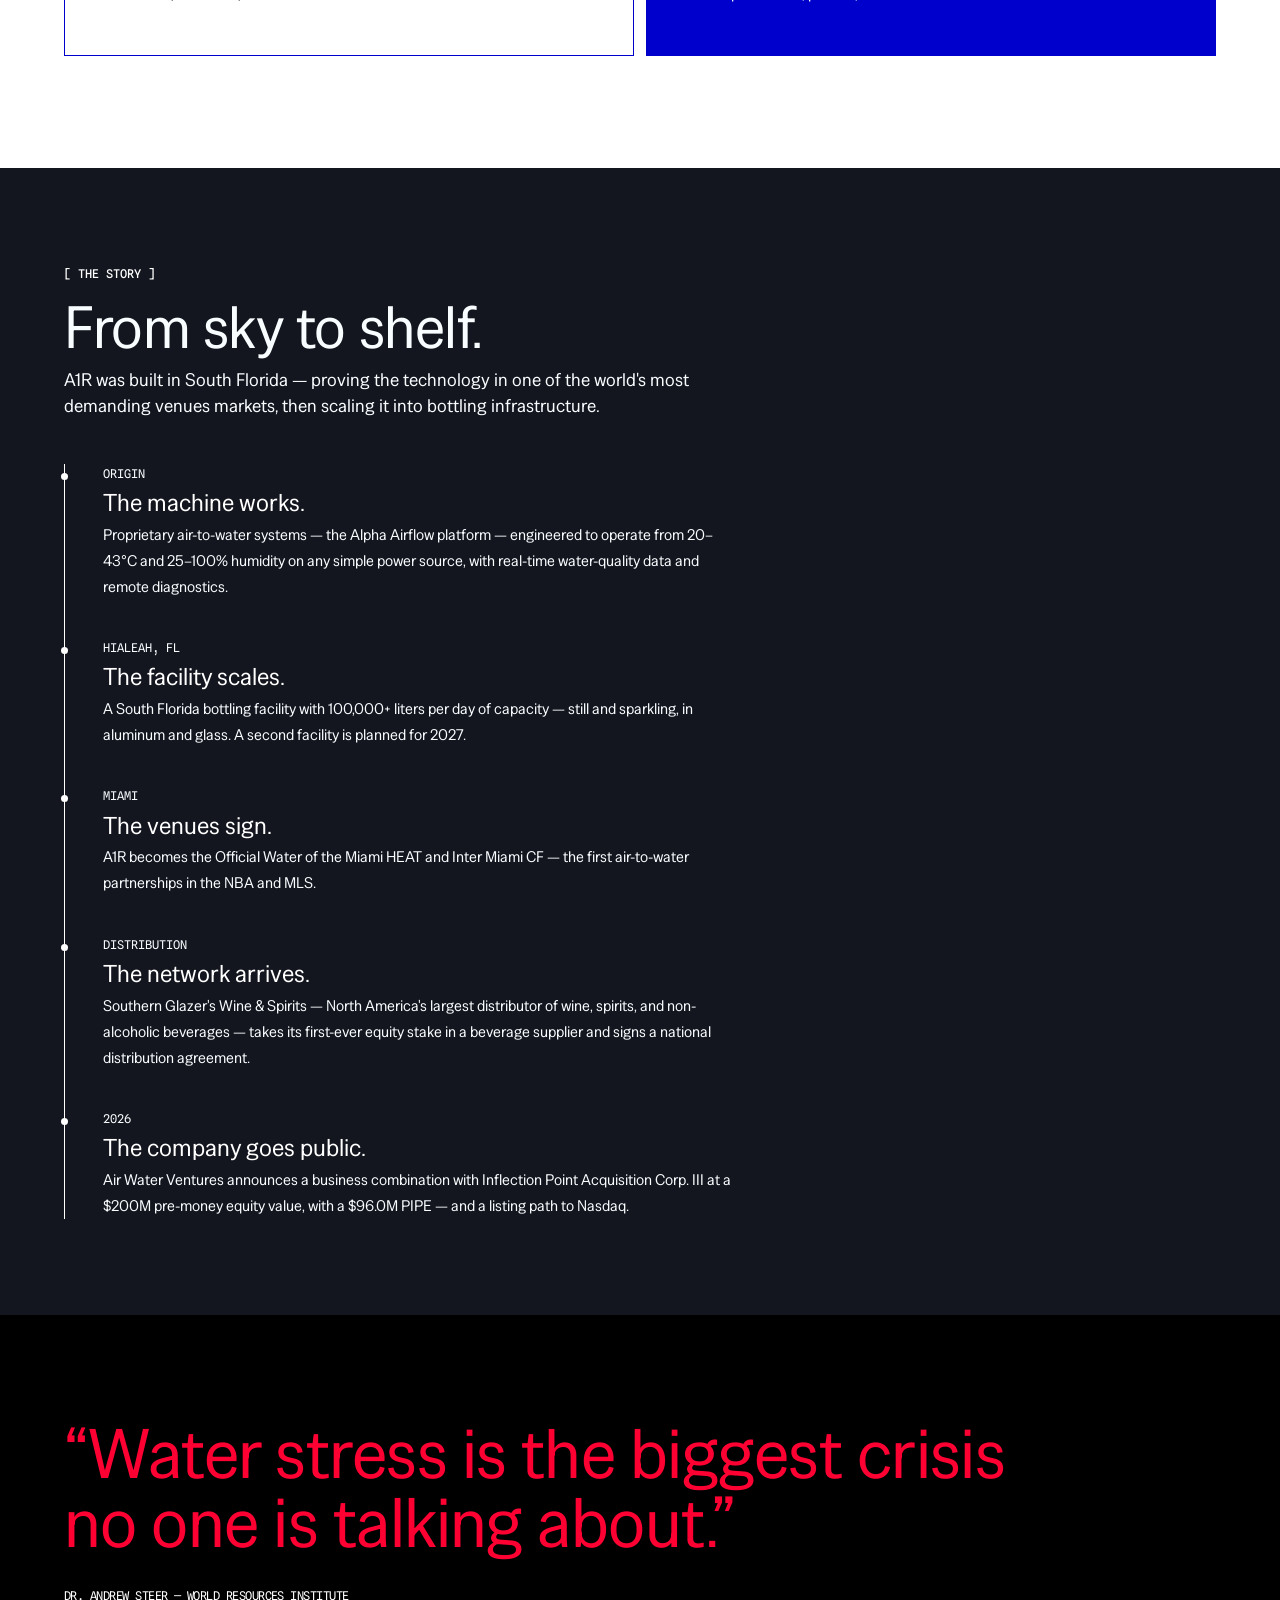
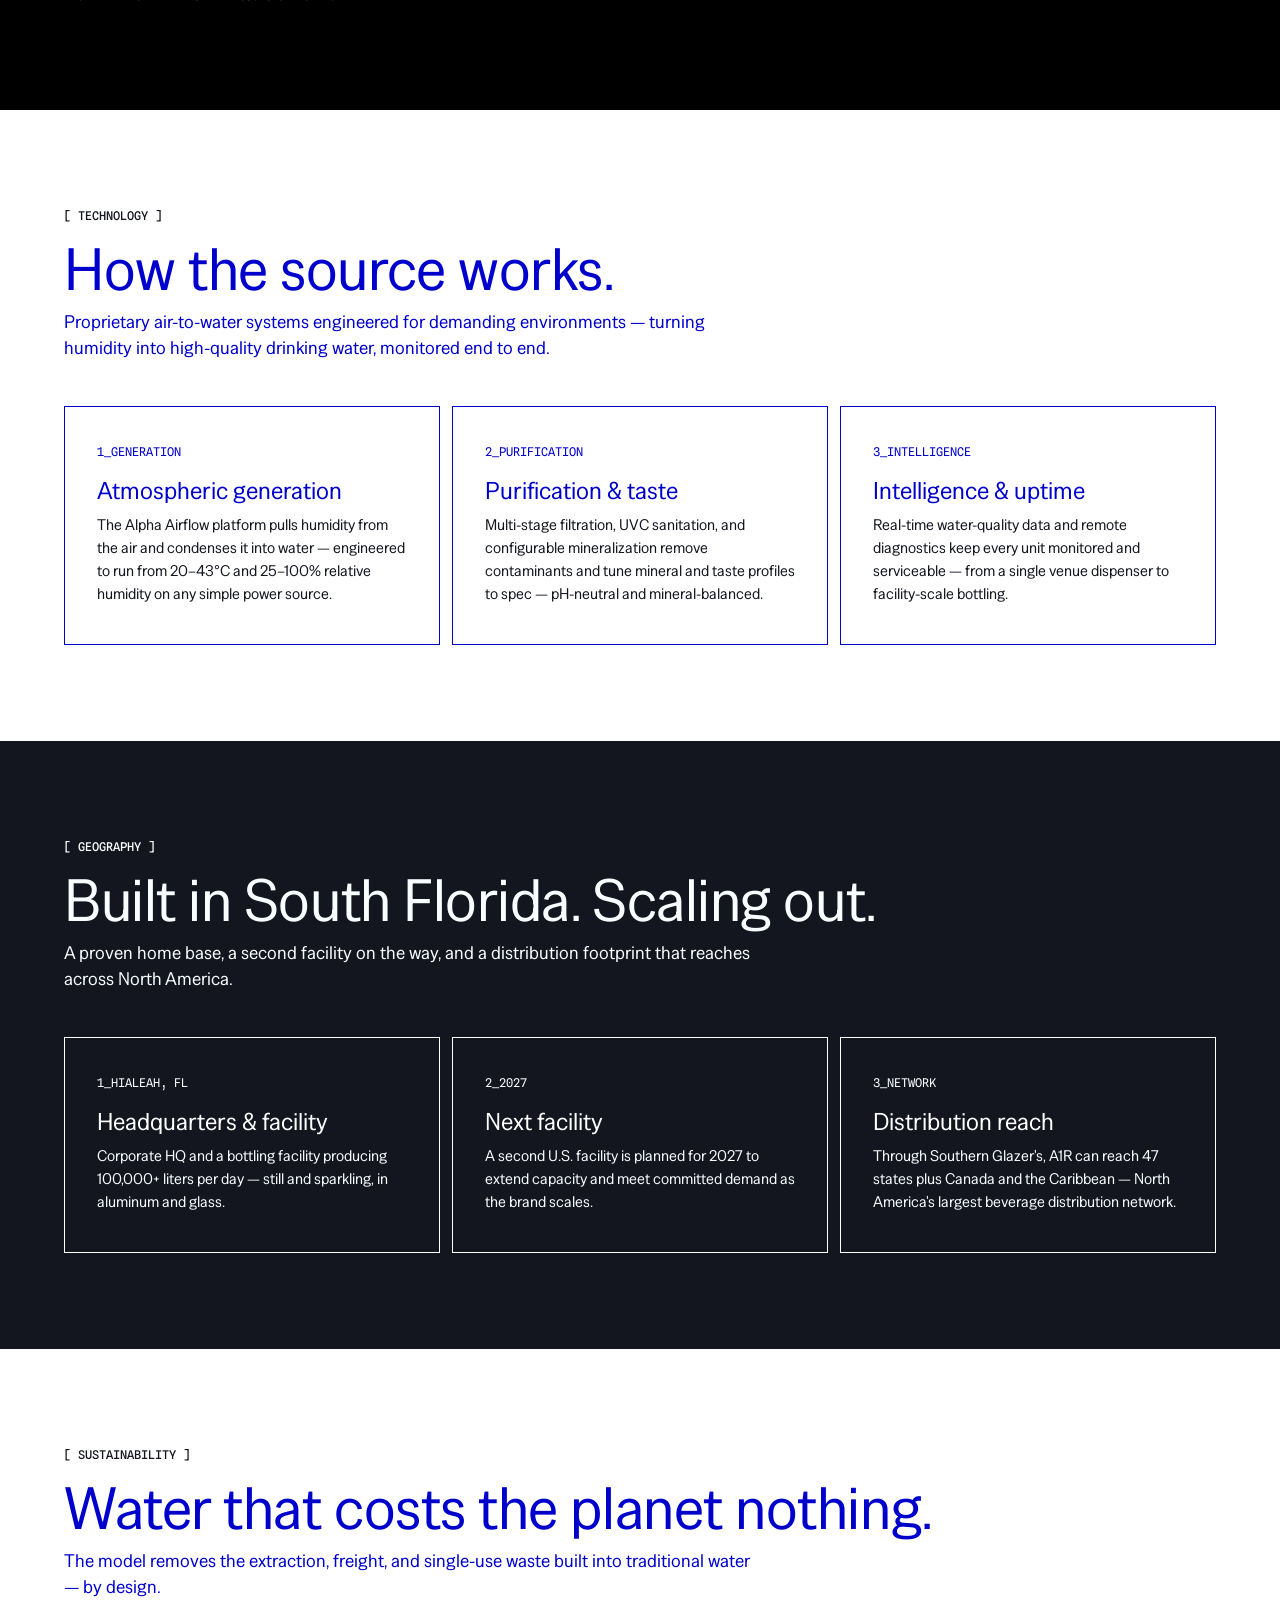
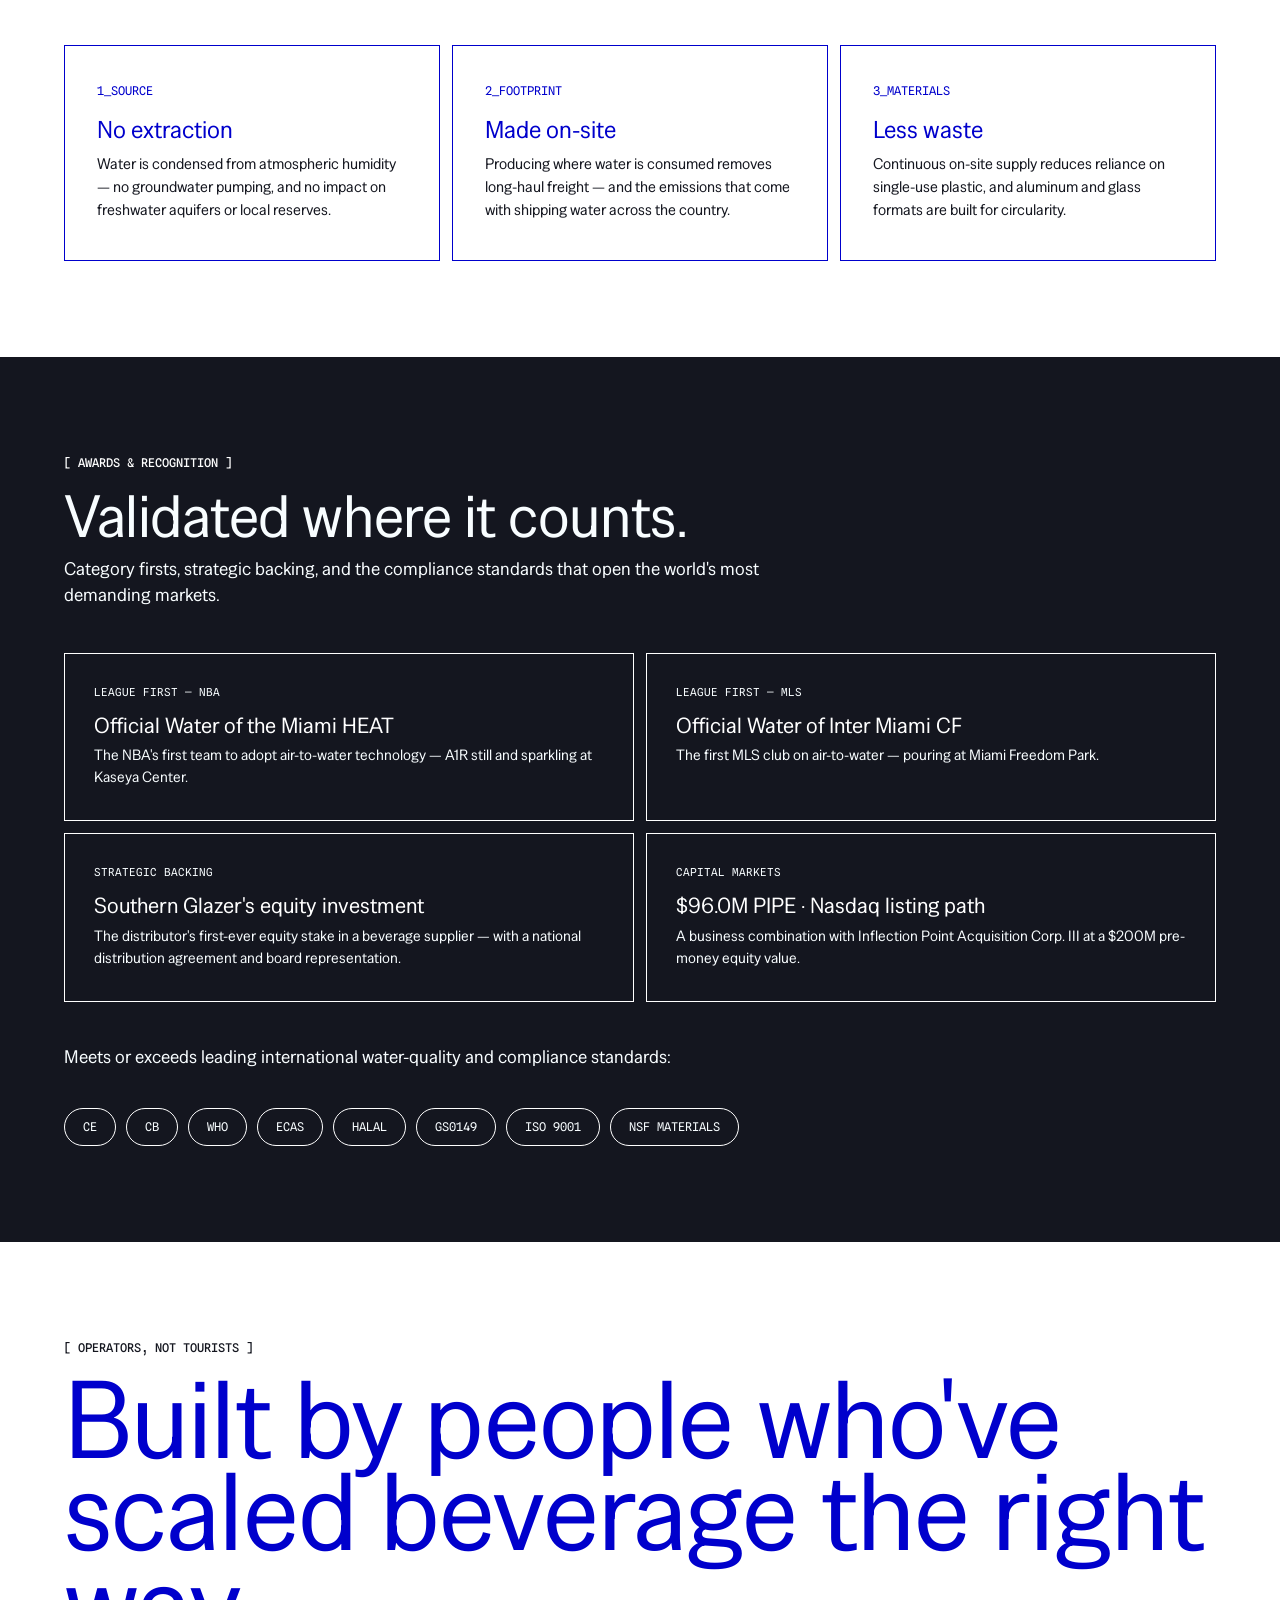
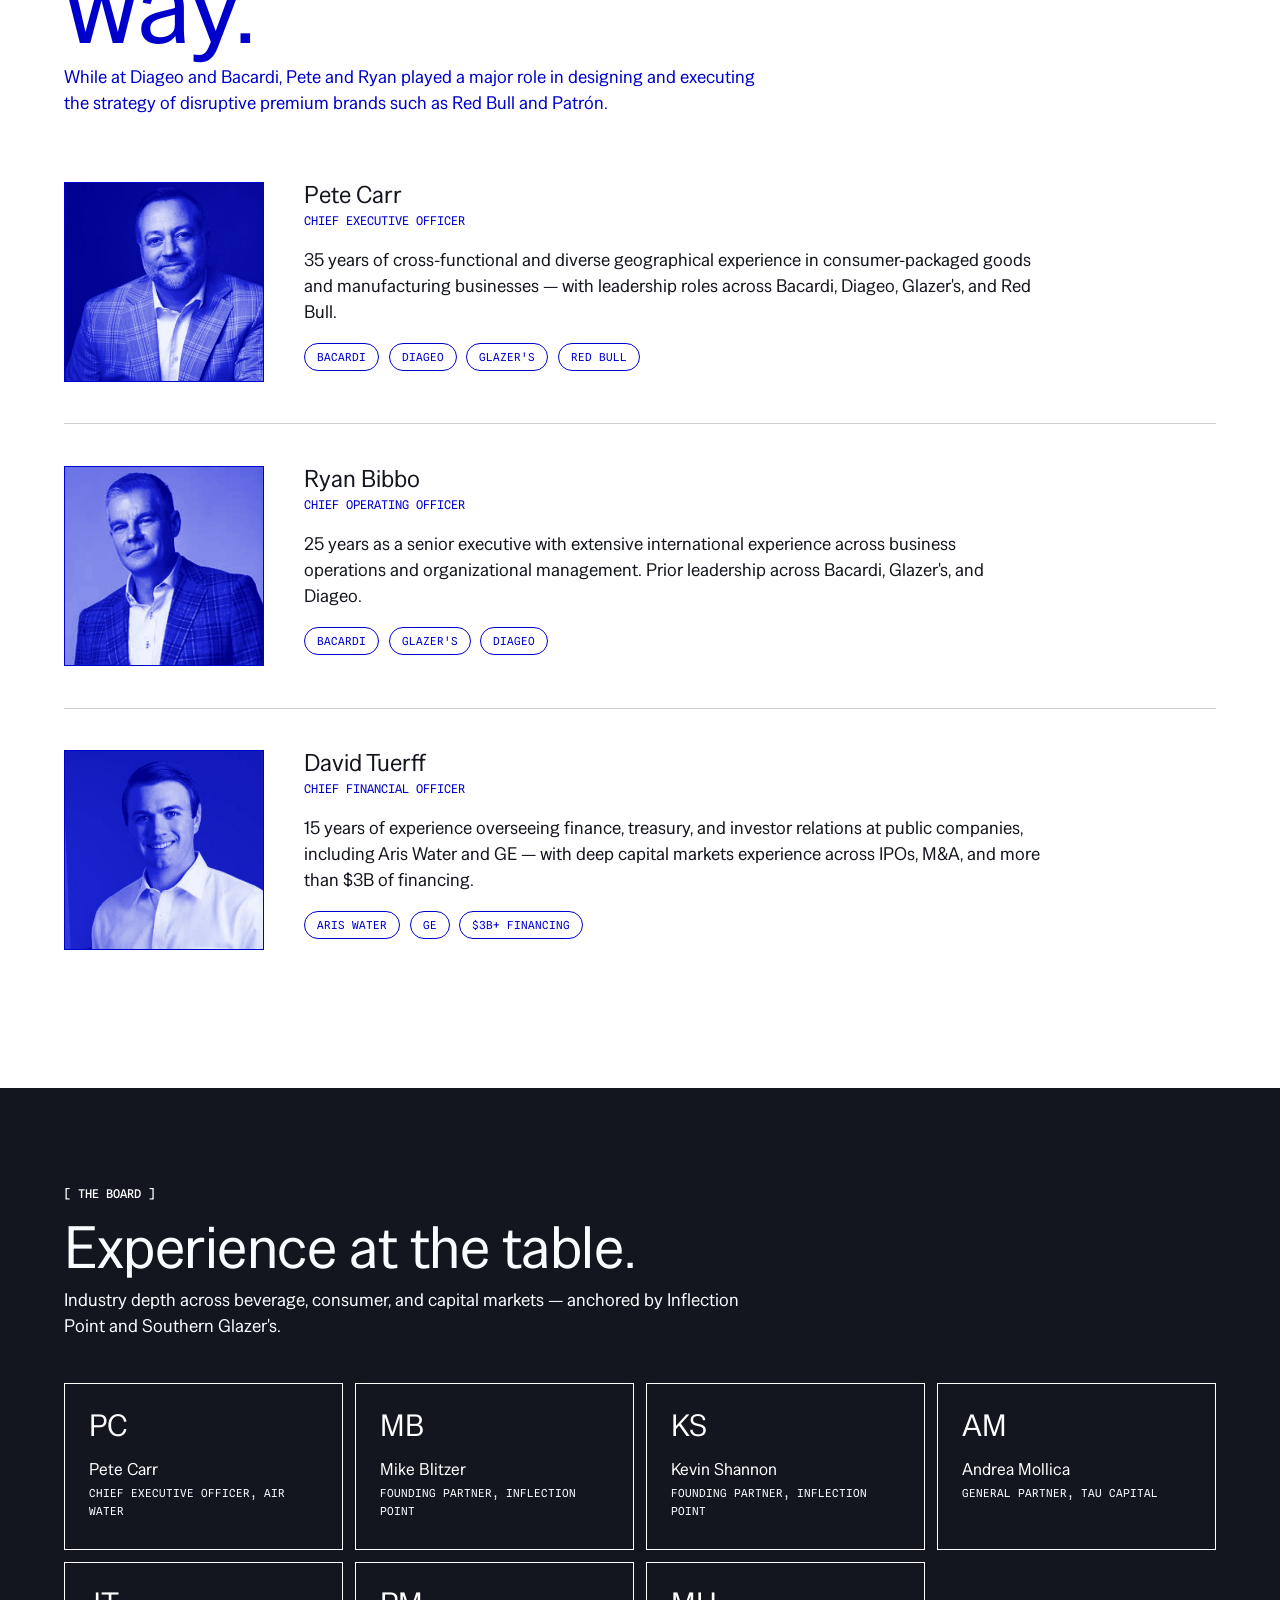
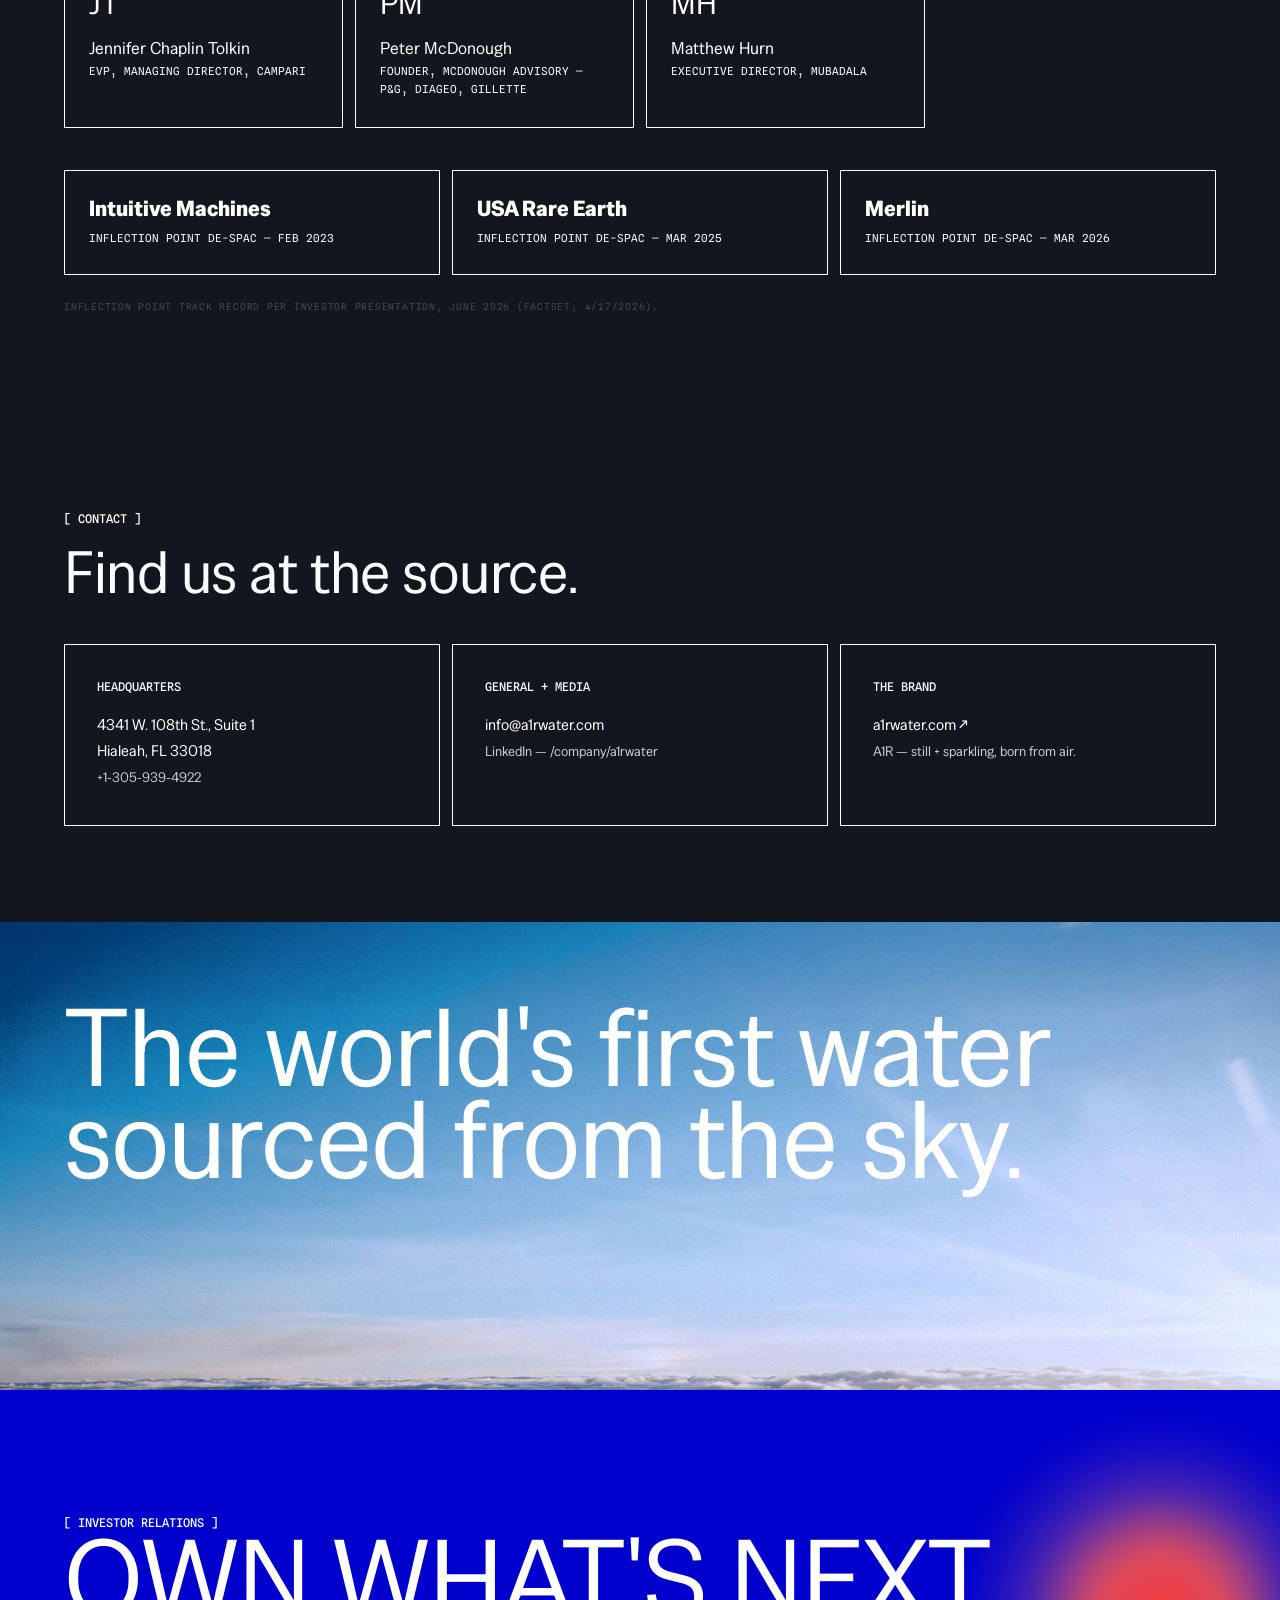
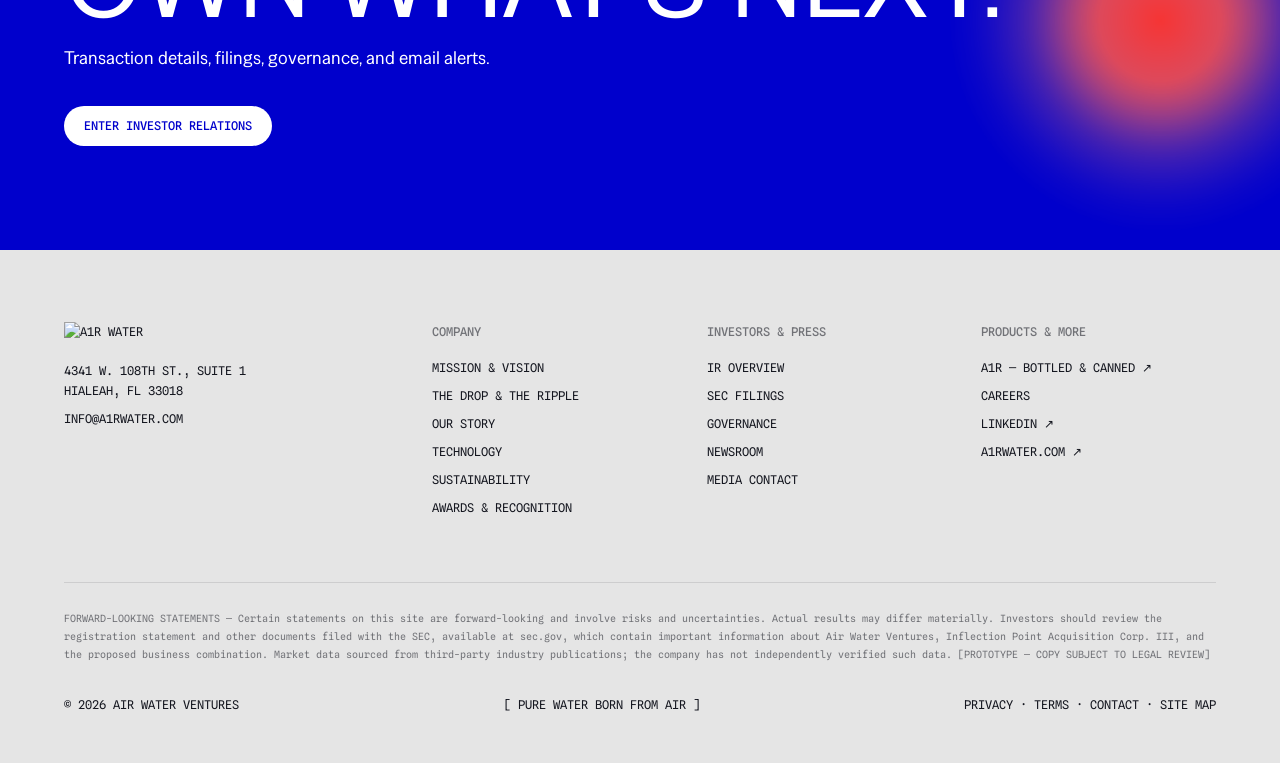
==== commit 0a0925e9: "Add files via upload" ====
--- a/airwaterventures-company.html
+++ b/airwaterventures-company.html
@@ -296,7 +296,7 @@
   </div>
 </nav>
 <!-- page head -->
-<section class="pagehead photo" id="top" style="background-image:url('assets/splash.jpg');background-position:center 30%;">
+<section class="pagehead photo" id="top" style="background-image:url('splash.jpg');background-position:center 30%;">
   <div class="wrap">
     <div>
       <p class="eyebrow"><span class="tick">[</span> THE COMPANY <span class="tick">]</span></p>
@@ -554,7 +554,7 @@
     <p class="sub">While at Diageo and Bacardi, Pete and Ryan played a major role in designing and executing the strategy of disruptive premium brands such as Red Bull and Patrón.</p>
     <div style="margin-top:1.5rem;">
       <div class="lead-row">
-        <div><img class="duo" src="assets/carr.jpg" alt="Pete Carr, Chief Executive Officer" loading="lazy"></div>
+        <div><img class="duo" src="carr.jpg" alt="Pete Carr, Chief Executive Officer" loading="lazy"></div>
         <div>
           <h3>Pete Carr</h3>
           <div class="role">Chief Executive Officer</div>
@@ -563,7 +563,7 @@
         </div>
       </div>
       <div class="lead-row">
-        <div><img class="duo" src="assets/bibbo.jpg" alt="Ryan Bibbo, Chief Operating Officer" loading="lazy"></div>
+        <div><img class="duo" src="bibbo.jpg" alt="Ryan Bibbo, Chief Operating Officer" loading="lazy"></div>
         <div>
           <h3>Ryan Bibbo</h3>
           <div class="role">Chief Operating Officer</div>
@@ -572,7 +572,7 @@
         </div>
       </div>
       <div class="lead-row">
-        <div><img class="duo" src="assets/tuerff.jpg" alt="David Tuerff, Chief Financial Officer" loading="lazy"></div>
+        <div><img class="duo" src="tuerff.jpg" alt="David Tuerff, Chief Financial Officer" loading="lazy"></div>
         <div>
           <h3>David Tuerff</h3>
           <div class="role">Chief Financial Officer</div>
@@ -630,10 +630,10 @@
     </div>
   </div>
 </section>
-<section class="skyband" style="background-image:url('assets/clouds-bright.jpg');" aria-label="Brand statement"><div class="wrap"><h2 class="lead">The world's first water sourced from the sky.</h2></div></section>
+<section class="skyband" style="background-image:url('clouds-bright.jpg');" aria-label="Brand statement"><div class="wrap"><h2 class="lead">The world's first water sourced from the sky.</h2></div></section>
 <!-- IR band -->
 <section class="irband" id="investors">
-  <img class="ir-orb-img" src="assets/orb.png" alt="" aria-hidden="true">
+  <img class="ir-orb-img" src="orb.png" alt="" aria-hidden="true">
   <div class="wrap reveal">
     <p class="eyebrow"><span class="tick">[</span> INVESTOR RELATIONS <span class="tick">]</span></p>
     <h2 class="lead-caps">Own what's next.</h2>
